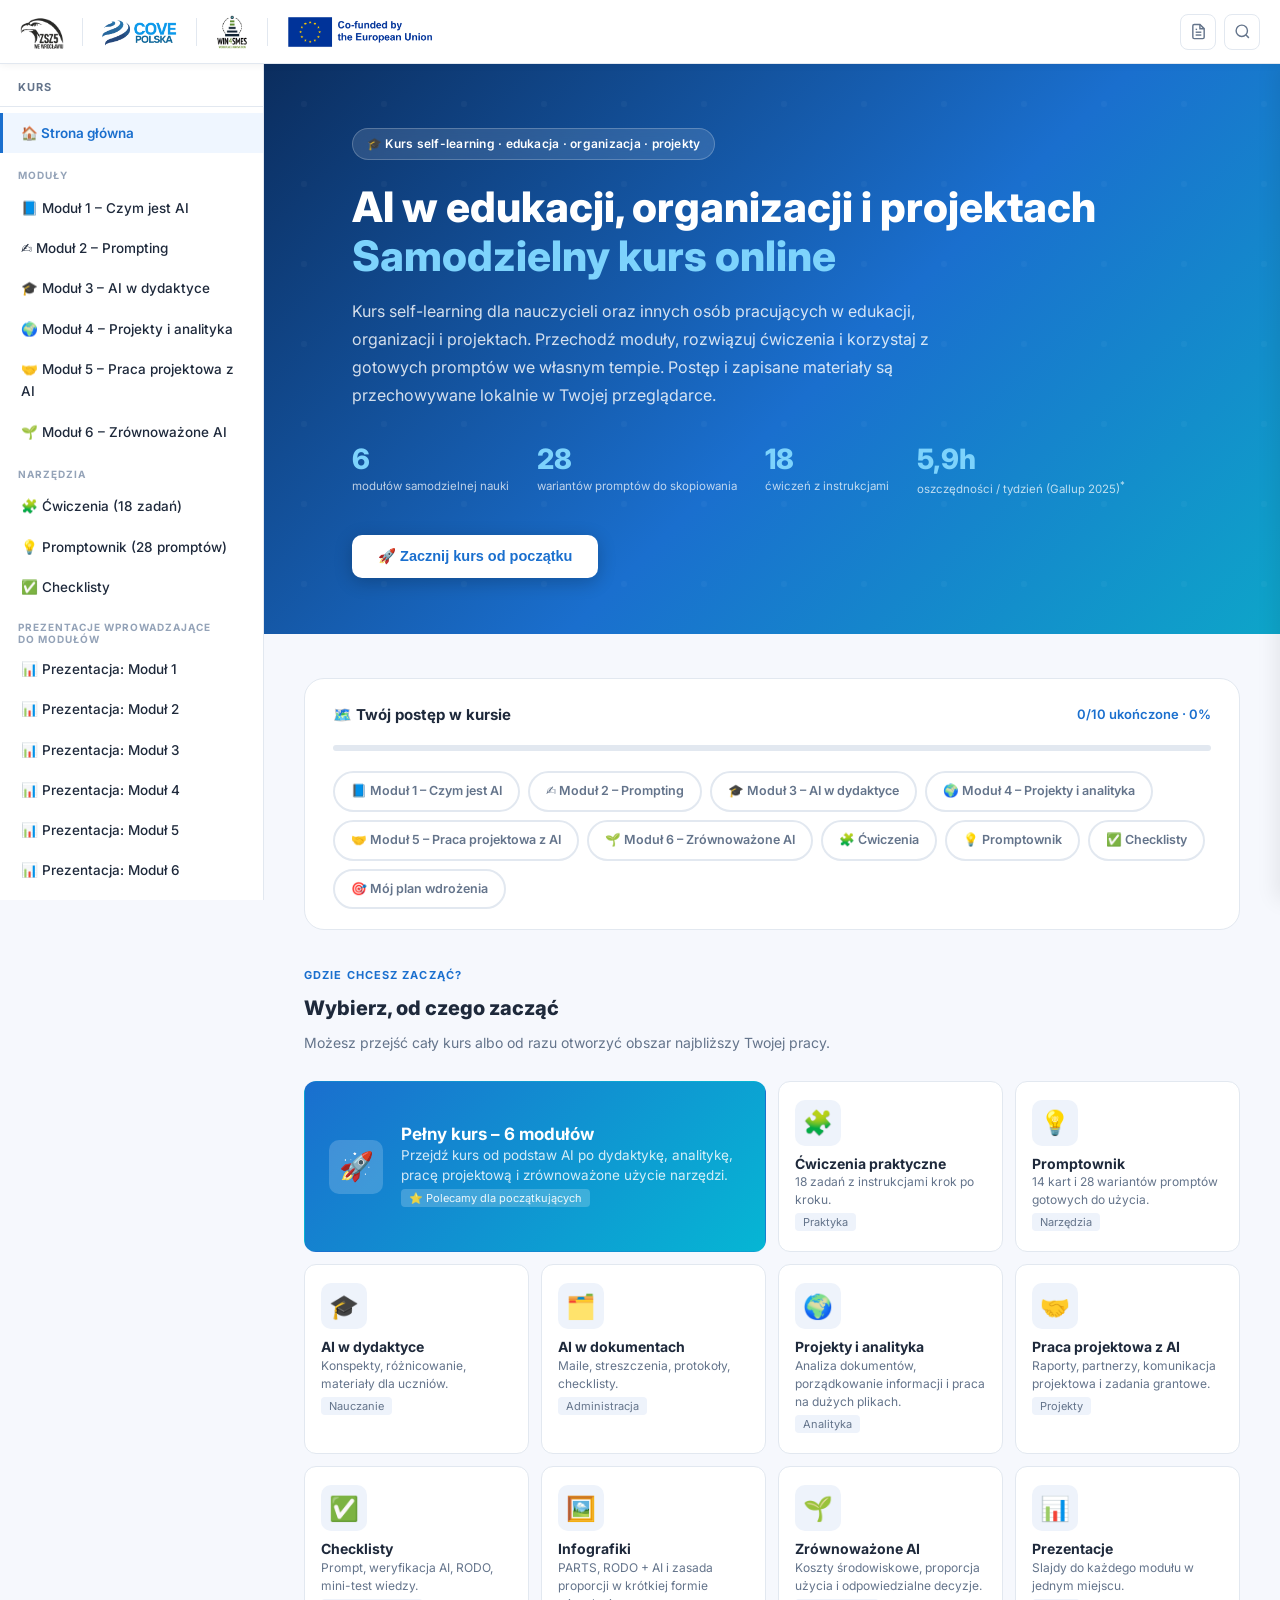
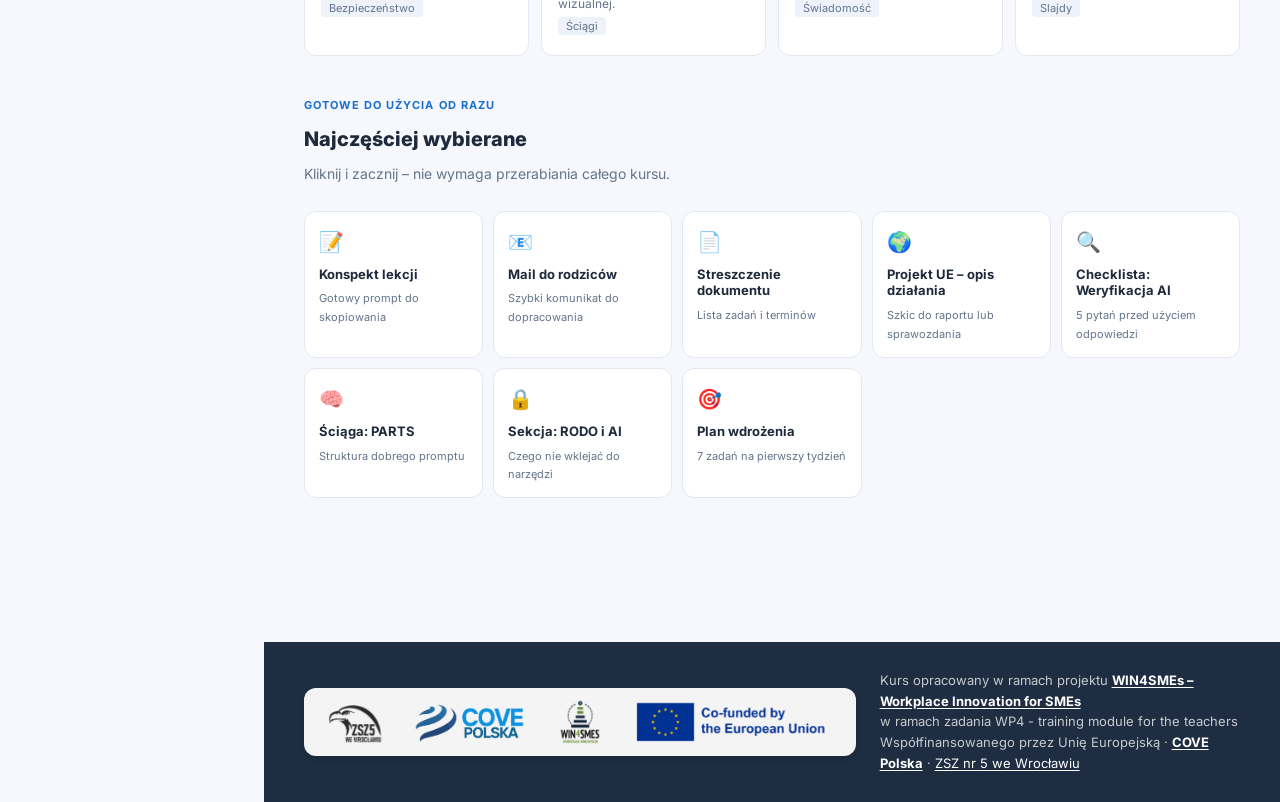
==== platforma/index.html @ 9e8e048d "Add infographics and expand search for slides and sources" ====
<!DOCTYPE html>
<html lang="pl">
<head>
<meta charset="UTF-8">
<meta name="viewport" content="width=device-width, initial-scale=1.0">
<title>AI w edukacji, organizacji i projektach – kurs self-learning | COVE / WIN4SMEs / ZSZ5</title>
<meta name="description" content="Samodzielny kurs online o praktycznym wykorzystaniu AI w dydaktyce, organizacji pracy, dokumentach i działaniach projektowych. Dla nauczycieli i innych osób pracujących w edukacji.">
<link rel="preconnect" href="https://fonts.googleapis.com">
<link rel="preconnect" href="https://fonts.gstatic.com" crossorigin>
<link href="https://fonts.googleapis.com/css2?family=Inter:wght@300;400;500;600;700;800&family=JetBrains+Mono:wght@400;500&display=swap" rel="stylesheet">
<link rel="stylesheet" href="style.css">
</head>
<body>

<!-- ════════════════ TOPBAR ════════════════ -->
<header class="topbar" role="banner">
  <div class="topbar-inner">
    <div class="topbar-logos">
      <img src="assets/orzel-bez-tla.png" alt="ZSZ nr 5 Wrocław" class="logo-zsz5" title="Zespół Szkół Zawodowych nr 5 Wrocław">
      <div class="logo-divider"></div>
      <img src="assets/cove-polska-logo.png" alt="COVE Polska" class="logo-cove" title="COVE Polska">
      <div class="logo-divider"></div>
      <img src="assets/Logo-2025.png" alt="WIN4SMEs" class="logo-win" title="WIN4SMEs – Workplace Innovation for SMEs">
      <div class="logo-divider"></div>
      <img src="assets/EN_Co-fundedbytheEU_RGB_POS.png" alt="Co-funded by the European Union" class="logo-eu" title="Co-funded by the European Union">
    </div>
    <div class="topbar-right">
      <button class="topbar-continue-btn" id="btnContinue" onclick="continueLearning()" aria-label="Kontynuuj naukę">
        ▶ Kontynuuj
      </button>
      <button class="topbar-icon-btn" onclick="toggleNotes()" id="notesToggleBtn" aria-label="Notatki i zapisane prompty" title="Notatki i zapisane prompty">
        <svg width="17" height="17" viewBox="0 0 24 24" fill="none" stroke="currentColor" stroke-width="2"><path d="M14 2H6a2 2 0 0 0-2 2v16a2 2 0 0 0 2 2h12a2 2 0 0 0 2-2V8z"/><polyline points="14 2 14 8 20 8"/><line x1="16" y1="13" x2="8" y2="13"/><line x1="16" y1="17" x2="8" y2="17"/><polyline points="10 9 9 9 8 9"/></svg>
      </button>
      <button class="topbar-icon-btn" onclick="toggleSearch()" aria-label="Szukaj" title="Szukaj w kursie">
        <svg width="17" height="17" viewBox="0 0 24 24" fill="none" stroke="currentColor" stroke-width="2"><circle cx="11" cy="11" r="8"/><path d="m21 21-4.35-4.35"/></svg>
      </button>
      <button class="topbar-icon-btn topbar-menu-btn" onclick="toggleMobileMenu()" aria-label="Menu nawigacji">
        <svg width="18" height="18" viewBox="0 0 24 24" fill="none" stroke="currentColor" stroke-width="2"><line x1="3" y1="6" x2="21" y2="6"/><line x1="3" y1="12" x2="21" y2="12"/><line x1="3" y1="18" x2="21" y2="18"/></svg>
      </button>
    </div>
  </div>
</header>

<!-- ════════════════ SEARCH OVERLAY ════════════════ -->
<div class="search-overlay" id="searchOverlay" onclick="closeSearch(event)" role="dialog" aria-label="Wyszukiwarka">
  <div class="search-box">
    <input type="text" id="searchInput" placeholder="Szukaj: PARTS, RODO, konspekt, mail, projekt UE…" oninput="runSearch(this.value)" autocomplete="off" aria-label="Wyszukaj w kursie">
    <div class="search-results" id="searchResults" role="listbox"></div>
  </div>
</div>

<!-- ════════════════ NOTES PANEL ════════════════ -->
<aside class="notes-panel" id="notesPanel" aria-label="Notatki i zapisane prompty">
  <div class="notes-panel-header">
    <h3>📓 Moje materiały</h3>
    <button class="notes-panel-close" onclick="toggleNotes()" aria-label="Zamknij panel">✕</button>
  </div>
  <div class="notes-tabs">
    <button class="notes-tab active" id="tabNotes" onclick="switchNotesTab('notes')">📝 Notatki</button>
    <button class="notes-tab" id="tabPrompts" onclick="switchNotesTab('prompts')">💡 Zapisane prompty</button>
  </div>
  <div class="notes-body" id="notesBody">
    <!-- rendered by JS -->
  </div>
</aside>

<!-- ════════════════ SIDEBAR NAV ════════════════ -->
<nav class="sidebar" id="sidebar" aria-label="Nawigacja kursu">
  <div class="sidebar-header">
    <span class="sidebar-title">Kurs</span>
    <button onclick="toggleMobileMenu()" class="sidebar-close" aria-label="Zamknij menu">✕</button>
  </div>
  <ul class="nav-list" role="list">
    <li role="listitem"><a href="#" onclick="showPage('home')" class="nav-link" data-page="home">🏠 Strona główna</a></li>
    <li class="nav-group-label">MODUŁY</li>
    <li role="listitem"><a href="#" onclick="showPage('module1')" class="nav-link" data-page="module1">📘 Moduł 1 – Czym jest AI</a></li>
    <li role="listitem"><a href="#" onclick="showPage('module2')" class="nav-link" data-page="module2">✍️ Moduł 2 – Prompting</a></li>
    <li role="listitem"><a href="#" onclick="showPage('module3')" class="nav-link" data-page="module3">🎓 Moduł 3 – AI w dydaktyce</a></li>
    <li role="listitem"><a href="#" onclick="showPage('module4')" class="nav-link" data-page="module4">🌍 Moduł 4 – Projekty i analityka</a></li>
    <li role="listitem"><a href="#" onclick="showPage('module5')" class="nav-link" data-page="module5">🤝 Moduł 5 – Praca projektowa z AI</a></li>
    <li role="listitem"><a href="#" onclick="showPage('module6')" class="nav-link" data-page="module6">🌱 Moduł 6 – Zrównoważone AI</a></li>
    <li class="nav-group-label">NARZĘDZIA</li>
    <li role="listitem"><a href="#" onclick="showPage('exercises')" class="nav-link" data-page="exercises">🧩 Ćwiczenia (18 zadań)</a></li>
    <li role="listitem"><a href="#" onclick="showPage('prompts')" class="nav-link" data-page="prompts">💡 Promptownik (28 promptów)</a></li>
    <li role="listitem"><a href="#" onclick="showPage('checklists')" class="nav-link" data-page="checklists">✅ Checklisty</a></li>
    <li class="nav-group-label" style="font-size:10px; line-height:1.2;">PREZENTACJE WPROWADZAJĄCE<br>DO MODUŁÓW</li>
    <li role="listitem"><a href="#" onclick="showPage('slides', 'm1')" class="nav-link" data-page="slides_m1">📊 Prezentacja: Moduł 1</a></li>
    <li role="listitem"><a href="#" onclick="showPage('slides', 'm2')" class="nav-link" data-page="slides_m2">📊 Prezentacja: Moduł 2</a></li>
    <li role="listitem"><a href="#" onclick="showPage('slides', 'm3')" class="nav-link" data-page="slides_m3">📊 Prezentacja: Moduł 3</a></li>
    <li role="listitem"><a href="#" onclick="showPage('slides', 'm4')" class="nav-link" data-page="slides_m4">📊 Prezentacja: Moduł 4</a></li>
    <li role="listitem"><a href="#" onclick="showPage('slides', 'm5')" class="nav-link" data-page="slides_m5">📊 Prezentacja: Moduł 5</a></li>
    <li role="listitem"><a href="#" onclick="showPage('slides', 'm6')" class="nav-link" data-page="slides_m6">📊 Prezentacja: Moduł 6</a></li>
    <li class="nav-group-label">MATERIAŁY</li>
    <li role="listitem"><a href="#" onclick="showPage('infographics')" class="nav-link" data-page="infographics">🖼️ Infografiki</a></li>
    <li role="listitem"><a href="#" onclick="showPage('myplan')" class="nav-link" data-page="myplan">🎯 Mój plan wdrożenia</a></li>
    <li role="listitem"><a href="#" onclick="showPage('bibliography')" class="nav-link" data-page="bibliography">📚 Źródła i literatura</a></li>
  </ul>
  <div class="sidebar-progress">
    <div class="progress-label">
      <span>Postęp kursu</span>
      <span id="sidebarProgressPct" style="font-weight:700;color:var(--clr-primary)">0%</span>
    </div>
    <div class="progress-bar-wrap"><div class="progress-bar-fill" id="sidebarProgress"></div></div>
    <div class="progress-text" id="sidebarProgressText">0 / 10 elementów ukończonych</div>
  </div>
</nav>

<!-- ════════════════ MAIN ════════════════ -->
<div class="layout-wrap">
  <main class="main-content" id="mainContent" role="main">
    <!-- renderowane przez JS -->
  </main>
</div>

<!-- ════════════════ FOOTER ════════════════ -->
<footer class="site-footer" role="contentinfo">
  <div class="footer-inner">
    <div class="footer-logo-group">
      <a href="https://zsz5.edupage.org" target="_blank" class="footer-logo-box">
        <img src="assets/orzel-bez-tla.png" alt="ZSZ nr 5 Wrocław">
      </a>
      <a href="https://covepolska.pl" target="_blank" class="footer-logo-box">
        <img src="assets/cove-polska-logo.png" alt="COVE Polska">
      </a>
      <a href="https://win4smes.eu" target="_blank" class="footer-logo-box">
        <img src="assets/Logo-2025.png" alt="WIN4SMEs EU">
      </a>
      <div class="footer-logo-box">
        <img src="assets/EN_Co-fundedbytheEU_RGB_POS.png" alt="Co-funded by the European Union">
      </div>
    </div>
    <div class="footer-text">
      <p>Kurs opracowany w ramach projektu <a href="https://win4smes.eu" target="_blank"><strong>WIN4SMEs – Workplace Innovation for SMEs</strong></a><br>
      w ramach zadania WP4 - training module for the teachers<br>
      Współfinansowanego przez Unię Europejską · <a href="https://covepolska.pl" target="_blank"><strong>COVE Polska</strong></a> · <a href="https://zsz5.edupage.org" target="_blank">ZSZ nr 5 we Wrocławiu</a></p>
    </div>
  </div>
</footer>

<script src="js/data/search-index.js"></script>
<script src="js/data/slides-data.js"></script>
<script src="app.js"></script>
<script src="js/content/home.js"></script>
<script src="js/content/modules.js"></script>
</body>
</html>
---- platforma/style.css ----
/* ═══════════════════════════════════════════════════════════
   AI W SZKOLE – PLATFORMA SELF-LEARNING
   style.css v2 – kurs dla uczestnika
   ═══════════════════════════════════════════════════════════ */

/* ─── RESET & TOKENS ─── */
*, *::before, *::after { box-sizing: border-box; margin: 0; padding: 0; }

:root {
  --clr-primary:    #1a6fce;
  --clr-primary-dk: #0f4d9a;
  --clr-accent:     #06b6d4;
  --clr-accent2:    #f59e0b;
  --clr-success:    #10b981;
  --clr-warn:       #ef4444;
  --clr-bg:         #f6f8fd;
  --clr-bg2:        #eef3fb;
  --clr-surface:    #ffffff;
  --clr-text:       #1e293b;
  --clr-text-muted: #64748b;
  --clr-border:     #e2e8f0;
  --radius-sm: 6px;
  --radius-md: 12px;
  --radius-lg: 20px;
  --shadow-sm:  0 1px 4px rgba(0,0,0,.06);
  --shadow-md:  0 4px 16px rgba(0,0,0,.09);
  --shadow-lg:  0 8px 32px rgba(0,0,0,.14);
  --topbar-h: 64px;
  --sidebar-w: 264px;
  --font: 'Inter', system-ui, sans-serif;
  --font-mono: 'JetBrains Mono', monospace;
}

html { scroll-behavior: smooth; }
body {
  font-family: var(--font);
  background: var(--clr-bg);
  color: var(--clr-text);
  line-height: 1.65;
  font-size: 15px;
  -webkit-font-smoothing: antialiased;
}

/* ═══════════════════ TOPBAR ═══════════════════ */
.topbar {
  position: fixed; top: 0; left: 0; right: 0; z-index: 200;
  background: white;
  border-bottom: 1px solid var(--clr-border);
  height: var(--topbar-h);
  box-shadow: 0 1px 8px rgba(0,0,0,.06);
  transition: transform 0.3s ease, background 0.3s ease;
}
.topbar.hidden {
  transform: translateY(-100%);
}
.topbar-inner {
  max-width: 1440px; margin: 0 auto;
  height: 100%;
  display: flex; align-items: center; justify-content: space-between;
  padding: 0 20px;
}
.topbar-logos {
  display: flex; align-items: center; gap: 18px;
}
@media (max-width: 600px) {
  .topbar-logos { gap: 10px; }
  .logo-divider, .logo-cove, .logo-win, .logo-eu { display: none; }
  .topbar-inner { padding: 0 12px; }
}
.topbar-logos img {
  mix-blend-mode: multiply; /* Wtapia grafiki płynnie w biały topbar redukując krawędzie */
}

/* Logo fixes – natywne kolory, bez filtrów degradujących */
.logo-zsz5 {
  height: 36px; width: auto;
}
.logo-cove {
  height: 30px; width: auto;
  /* COVE Polska – logo z kolorowym tekstem → bez filtru */
}
.logo-win {
  height: 34px; width: auto;
  /* WIN4SMEs EU – kolorowe logo → bez filtru */
}
.logo-eu {
  height: 34px; width: auto;
}
.logo-divider {
  width: 1px; height: 28px;
  background: var(--clr-border);
}

.topbar-right { display: flex; align-items: center; gap: 8px; }
@media (max-width: 600px) {
  .topbar-right { gap: 4px; }
  .topbar-icon-btn { width: 34px; height: 34px; }
  .topbar-continue-btn { padding: 8px 10px; font-size: 12px; }
}

.topbar-icon-btn {
  background: none; border: 1px solid var(--clr-border);
  border-radius: 8px; width: 36px; height: 36px;
  display: flex; align-items: center; justify-content: center;
  cursor: pointer; color: var(--clr-text-muted);
  transition: all .2s; flex-shrink: 0;
}
.topbar-icon-btn:hover { background: var(--clr-bg2); color: var(--clr-primary); border-color: var(--clr-primary); }
.topbar-icon-btn.active { background: var(--clr-primary); color: white; border-color: var(--clr-primary); }

.topbar-continue-btn {
  background: var(--clr-primary); color: white;
  border: none; border-radius: 8px;
  padding: 8px 16px; font-size: 13px; font-weight: 600;
  cursor: pointer; transition: background .2s; white-space: nowrap;
  display: none; align-items: center; gap: 6px;
}
.topbar-continue-btn:hover { background: var(--clr-primary-dk); }
.topbar-continue-btn.visible { display: flex; }

@media (min-width: 900px) { .topbar-menu-btn { display: none !important; } }

/* ═══════════════════ SEARCH OVERLAY ═══════════════════ */
.search-overlay {
  display: none;
  position: fixed; inset: 0; z-index: 500;
  background: rgba(15,25,50,.6);
  backdrop-filter: blur(4px);
  align-items: flex-start; justify-content: center;
  padding-top: 80px;
}
@media (max-width: 600px) {
  .search-overlay { padding-top: 20px; }
  .search-box { margin: 0 12px; }
}
.search-overlay.open { display: flex; }
.search-box { width: 100%; max-width: 640px; margin: 0 20px; }
.search-box input {
  width: 100%; background: white;
  border: 2px solid var(--clr-primary);
  border-radius: 14px; padding: 16px 22px; font-size: 16px;
  outline: none; font-family: var(--font);
  box-shadow: var(--shadow-lg);
}
.search-results {
  background: white; border-radius: 14px;
  margin-top: 8px; max-height: 420px; overflow-y: auto;
  box-shadow: var(--shadow-lg);
}
.search-result-item {
  padding: 12px 18px; cursor: pointer;
  border-bottom: 1px solid var(--clr-border); transition: background .15s;
}
.search-result-item:last-child { border-bottom: none; }
.search-result-item:hover { background: var(--clr-bg2); }
.sr-title { font-weight: 600; font-size: 14px; color: var(--clr-primary); }
.sr-context { font-size: 12px; color: var(--clr-text-muted); margin-top: 3px; }
.sr-tag { display: inline-block; font-size: 11px; background: var(--clr-bg2);
  border-radius: 4px; padding: 1px 6px; margin-right: 4px; color: var(--clr-text-muted); }
.search-empty { padding: 24px 18px; color: var(--clr-text-muted); font-size: 14px; }

/* ═══════════════════ SIDEBAR ═══════════════════ */
.sidebar {
  position: fixed; top: var(--topbar-h); left: 0;
  width: var(--sidebar-w); height: calc(100vh - var(--topbar-h));
  background: white; border-right: 1px solid var(--clr-border);
  overflow-y: auto; z-index: 150;
  display: flex; flex-direction: column;
  transition: transform .3s ease;
}
@media (max-width: 899px) {
  .sidebar { transform: translateX(-100%); }
  .sidebar.open { transform: translateX(0); box-shadow: var(--shadow-lg); }
}
.sidebar-header {
  display: flex; align-items: center; justify-content: space-between;
  padding: 14px 18px 10px;
  border-bottom: 1px solid var(--clr-border);
}
.sidebar-title { font-size: 11px; font-weight: 700; text-transform: uppercase;
  letter-spacing: .1em; color: var(--clr-text-muted); }
.sidebar-close { display: none; background: none; border: none; font-size: 16px;
  cursor: pointer; color: var(--clr-text-muted); }
@media (max-width: 899px) { .sidebar-close { display: block; } }

.nav-list { list-style: none; padding: 6px 0; flex: 1; }
.nav-group-label {
  font-size: 10px; font-weight: 700; text-transform: uppercase;
  letter-spacing: .1em; color: #94a3b8;
  padding: 14px 18px 4px;
}
.nav-link {
  display: flex; align-items: center; gap: 8px;
  padding: 9px 18px; text-decoration: none;
  font-size: 13.5px; font-weight: 500; color: var(--clr-text);
  border-left: 3px solid transparent; transition: all .15s;
}
.nav-link:hover { background: var(--clr-bg2); color: var(--clr-primary); }
.nav-link.active {
  background: #eff6ff; color: var(--clr-primary);
  border-left-color: var(--clr-primary); font-weight: 600;
}
.nav-link .nav-badge {
  margin-left: auto; font-size: 10px; font-weight: 700;
  background: var(--clr-success); color: white;
  border-radius: 100px; padding: 1px 7px;
}

.sidebar-progress { padding: 14px 18px; border-top: 1px solid var(--clr-border); }
.progress-label { font-size: 11px; color: var(--clr-text-muted); margin-bottom: 6px;
  display: flex; justify-content: space-between; }
.progress-bar-wrap { height: 5px; background: var(--clr-border); border-radius: 3px; overflow: hidden; }
.progress-bar-fill { height: 100%; background: linear-gradient(90deg, var(--clr-primary), var(--clr-accent));
  border-radius: 3px; transition: width .5s ease; width: 0%; }
.progress-text { font-size: 11px; color: var(--clr-text-muted); margin-top: 5px; }

/* ═══════════════════ NOTES PANEL ═══════════════════ */
.notes-panel {
  position: fixed; top: var(--topbar-h); right: 0;
  width: 340px; height: calc(100vh - var(--topbar-h));
  background: white; border-left: 1px solid var(--clr-border);
  z-index: 140; display: flex; flex-direction: column;
  transform: translateX(100%); transition: transform .3s ease;
  box-shadow: -4px 0 20px rgba(0,0,0,.08);
}
.notes-panel.open { transform: translateX(0); }
.notes-panel-header {
  padding: 16px 20px; border-bottom: 1px solid var(--clr-border);
  display: flex; align-items: center; justify-content: space-between;
}
.notes-panel-header h3 { font-size: 15px; font-weight: 700; }
.notes-panel-close { background: none; border: none; font-size: 18px;
  cursor: pointer; color: var(--clr-text-muted); }
.notes-tabs { display: flex; border-bottom: 1px solid var(--clr-border); }
.notes-tab {
  flex: 1; padding: 10px; font-size: 13px; font-weight: 600;
  background: none; border: none; cursor: pointer; color: var(--clr-text-muted);
  border-bottom: 2px solid transparent; margin-bottom: -1px; transition: all .15s;
}
.notes-tab.active { color: var(--clr-primary); border-bottom-color: var(--clr-primary); }
.notes-body { flex: 1; overflow-y: auto; padding: 16px; }
.notes-textarea {
  width: 100%; min-height: 180px; resize: vertical;
  border: 1px solid var(--clr-border); border-radius: 8px;
  padding: 12px; font-size: 13px; font-family: var(--font);
  line-height: 1.6; outline: none; transition: border-color .2s;
}
.notes-textarea:focus { border-color: var(--clr-primary); }
.notes-save-btn {
  margin-top: 10px; width: 100%;
  background: var(--clr-primary); color: white;
  border: none; border-radius: 8px; padding: 10px;
  font-size: 13px; font-weight: 600; cursor: pointer; transition: background .2s;
}
.notes-save-btn:hover { background: var(--clr-primary-dk); }
.saved-prompt-item {
  background: var(--clr-bg2); border-radius: 8px; padding: 12px;
  margin-bottom: 10px; position: relative;
}
.saved-prompt-item .sp-title { font-size: 13px; font-weight: 700; margin-bottom: 6px; }
.saved-prompt-item pre {
  font-size: 12px; font-family: var(--font-mono);
  white-space: pre-wrap; word-break: break-word; color: #334155;
  line-height: 1.5; max-height: 80px; overflow: hidden;
}
.saved-prompt-item .sp-del {
  position: absolute; top: 8px; right: 8px;
  background: none; border: none; cursor: pointer;
  color: var(--clr-text-muted); font-size: 16px;
}
.saved-prompt-item .sp-del:hover { color: var(--clr-warn); }
.saved-prompt-copy {
  margin-top: 8px; background: none; border: 1px solid var(--clr-border);
  border-radius: 6px; padding: 4px 12px; font-size: 12px; cursor: pointer;
  color: var(--clr-primary); transition: all .15s;
}
.saved-prompt-copy:hover { background: var(--clr-bg2); }
.notes-empty { text-align: center; color: var(--clr-text-muted); padding: 32px 16px; font-size: 13px; }

/* ═══════════════════ LAYOUT ═══════════════════ */
.layout-wrap {
  margin-left: var(--sidebar-w);
  padding-top: var(--topbar-h);
  min-height: 100vh;
  transition: margin-right .3s;
}
@media (max-width: 899px) { .layout-wrap { margin-left: 0; } }
.main-content { padding: 0 0 100px; }

/* ═══════════════════ BREADCRUMB ═══════════════════ */
.breadcrumb {
  padding: 10px 36px;
  font-size: 12px; color: var(--clr-text-muted);
  display: flex; align-items: center; gap: 6px;
  background: white; border-bottom: 1px solid var(--clr-border);
}
.breadcrumb a { color: var(--clr-primary); text-decoration: none; }
.breadcrumb a:hover { text-decoration: underline; }
.bc-sep { opacity: .5; }

/* ═══════════════════ HOME PAGE ═══════════════════ */
.hero {
  background: linear-gradient(135deg, #0b2d5e 0%, #1a6fce 55%, #0ea5c9 100%);
  color: white; padding: 64px 40px 56px;
  position: relative; overflow: hidden;
}
.hero::before {
  content: '';
  position: absolute; inset: 0;
  background: url("data:image/svg+xml,%3Csvg width='80' height='80' viewBox='0 0 80 80' xmlns='http://www.w3.org/2000/svg'%3E%3Cg fill='%23ffffff' fill-opacity='0.03'%3E%3Ccircle cx='40' cy='40' r='3'/%3E%3C/g%3E%3C/svg%3E");
}
.hero-inner { position: relative; max-width: 840px; margin: 0 auto; }
.hero-badge {
  display: inline-flex; align-items: center; gap: 6px;
  background: rgba(255,255,255,.12); border: 1px solid rgba(255,255,255,.22);
  border-radius: 100px; padding: 5px 14px;
  font-size: 12px; font-weight: 600; margin-bottom: 22px;
  backdrop-filter: blur(8px); letter-spacing: .02em;
}
.hero h1 {
  font-size: clamp(24px, 3.5vw, 42px); font-weight: 800;
  line-height: 1.18; margin-bottom: 16px;
}
.hero h1 em { color: #7dd3fc; font-style: normal; }
.hero-subtitle {
  font-size: 16px; color: rgba(255,255,255,.82);
  max-width: 600px; margin-bottom: 36px; line-height: 1.75;
}
.hero-stats { display: flex; flex-wrap: wrap; gap: 28px; margin-bottom: 36px; }
.hero-stat { display: flex; flex-direction: column; }
.hero-stat .sn { font-size: 28px; font-weight: 800; color: #7dd3fc; line-height: 1; }
.hero-stat .sl { font-size: 11.5px; color: rgba(255,255,255,.72); margin-top: 4px; }
.hero-cta { display: flex; flex-wrap: wrap; gap: 12px; }
.btn-hero-primary {
  background: white; color: var(--clr-primary);
  border: none; border-radius: 10px;
  padding: 13px 26px; font-size: 14.5px; font-weight: 700;
  cursor: pointer; transition: all .2s;
  box-shadow: 0 4px 18px rgba(0,0,0,.22);
}
.btn-hero-primary:hover { transform: translateY(-2px); box-shadow: 0 6px 24px rgba(0,0,0,.28); }
.btn-hero-secondary {
  background: rgba(255,255,255,.15); color: white;
  border: 1.5px solid rgba(255,255,255,.3); border-radius: 10px;
  padding: 13px 26px; font-size: 14.5px; font-weight: 600;
  cursor: pointer; transition: all .2s; backdrop-filter: blur(6px);
}
.btn-hero-secondary:hover { background: rgba(255,255,255,.25); }

/* ─── HOME SECTIONS ─── */
.section-block { padding: 44px 40px; max-width: 1240px; margin: 0 auto; }
.section-label {
  font-size: 11px; font-weight: 700; text-transform: uppercase;
  letter-spacing: .1em; color: var(--clr-primary); margin-bottom: 8px;
}
.section-title { font-size: 20px; font-weight: 800; color: var(--clr-text); margin-bottom: 6px; }
.section-subtitle { font-size: 14px; color: var(--clr-text-muted); margin-bottom: 26px; }

/* Progress track */
.progress-track {
  background: white; border: 1px solid var(--clr-border);
  border-radius: var(--radius-lg); padding: 24px 28px 20px;
  margin-bottom: 36px;
}
.progress-track-title { font-size: 15px; font-weight: 700; margin-bottom: 18px;
  display: flex; align-items: center; justify-content: space-between; }
.pt-pct { font-size: 13px; color: var(--clr-primary); font-weight: 600; }
.track-bar-wrap { height: 6px; background: var(--clr-border); border-radius: 3px; margin-bottom: 20px; }
.track-bar-fill { height: 100%; background: linear-gradient(90deg, var(--clr-primary), var(--clr-accent));
  border-radius: 3px; transition: width .6s ease; }
.modules-row { display: flex; flex-wrap: wrap; gap: 8px; }
.module-pill {
  padding: 8px 16px; border-radius: 100px;
  font-size: 12.5px; font-weight: 600; cursor: pointer;
  border: 2px solid var(--clr-border); background: white; color: var(--clr-text-muted);
  transition: all .2s; display: flex; align-items: center; gap: 6px;
}
.module-pill.done { border-color: var(--clr-success); background: #ecfdf5; color: var(--clr-success); }
.module-pill:hover { border-color: var(--clr-primary); color: var(--clr-primary); }

/* Entry grid */
.entry-grid {
  display: grid;
  grid-template-columns: repeat(auto-fill, minmax(196px, 1fr));
  gap: 12px;
}
.entry-card {
  background: white; border: 1px solid var(--clr-border);
  border-radius: var(--radius-md); padding: 18px 16px;
  cursor: pointer; transition: all .2s;
  display: flex; flex-direction: column; gap: 9px;
}
.entry-card:hover { border-color: var(--clr-primary); box-shadow: var(--shadow-md); transform: translateY(-2px); }
.entry-card.featured {
  background: linear-gradient(135deg, var(--clr-primary), var(--clr-accent));
  border-color: transparent; grid-column: span 2;
  flex-direction: row; align-items: center; gap: 18px; padding: 22px 24px;
}
.entry-card .ec-icon {
  font-size: 24px; width: 46px; height: 46px;
  background: var(--clr-bg2); border-radius: 10px;
  display: flex; align-items: center; justify-content: center; flex-shrink: 0;
}
.entry-card.featured .ec-icon { background: rgba(255,255,255,.18); font-size: 28px; width: 54px; height: 54px; }
.entry-card .ec-text { flex: 1; }
.entry-card .ec-title { font-size: 14px; font-weight: 700; color: var(--clr-text); line-height: 1.3; }
.entry-card.featured .ec-title { color: white; font-size: 17px; }
.entry-card .ec-desc { font-size: 12px; color: var(--clr-text-muted); line-height: 1.5; }
.entry-card.featured .ec-desc { color: rgba(255,255,255,.82); font-size: 13.5px; }
.entry-card .ec-tag { font-size: 11px; background: var(--clr-bg2); color: var(--clr-text-muted);
  border-radius: 4px; padding: 2px 8px; align-self: flex-start; }
.entry-card.featured .ec-tag { background: rgba(255,255,255,.2); color: rgba(255,255,255,.9); }

/* Quick grid */
.quick-grid { display: grid; grid-template-columns: repeat(auto-fill, minmax(170px, 1fr)); gap: 10px; }
.quick-card {
  background: white; border: 1px solid var(--clr-border);
  border-radius: var(--radius-md); padding: 14px;
  cursor: pointer; transition: all .18s;
  display: flex; flex-direction: column; gap: 7px;
}
.quick-card:hover { border-color: var(--clr-accent); box-shadow: var(--shadow-sm); transform: translateY(-1px); }
.quick-card .qc-icon { font-size: 20px; }
.quick-card .qc-title { font-size: 13px; font-weight: 700; line-height: 1.3; }
.quick-card .qc-sub { font-size: 11px; color: var(--clr-text-muted); }

/* Continue banner */
.continue-banner {
  background: linear-gradient(90deg, #1a6fce, #06b6d4);
  color: white; padding: 18px 40px;
  display: flex; align-items: center; justify-content: space-between; gap: 16px; flex-wrap: wrap;
}
.cb-text { font-size: 15px; font-weight: 700; }
.cb-sub { font-size: 12.5px; opacity: .85; margin-top: 2px; }
.continue-banner button {
  background: white; color: var(--clr-primary);
  border: none; border-radius: 8px; padding: 10px 22px;
  font-size: 14px; font-weight: 700; cursor: pointer; white-space: nowrap;
  transition: transform .2s;
}
.continue-banner button:hover { transform: translateY(-1px); }

/* ═══════════════════ MODULE / LESSON PAGE ═══════════════════ */
.lesson-header {
  background: white; border-bottom: 1px solid var(--clr-border);
  padding: 32px 40px 26px;
}
.lesson-number {
  font-size: 11px; font-weight: 700; text-transform: uppercase;
  letter-spacing: .12em; color: var(--clr-primary); margin-bottom: 8px;
}
.lesson-header h2 { font-size: 26px; font-weight: 800; margin-bottom: 10px; line-height: 1.25; }
.lesson-meta { display: flex; flex-wrap: wrap; gap: 10px; margin-bottom: 14px; }
.meta-badge {
  display: inline-flex; align-items: center; gap: 5px;
  background: var(--clr-bg2); border-radius: 100px;
  padding: 4px 12px; font-size: 12px; color: var(--clr-text-muted);
}
.lesson-intro { font-size: 15px; color: var(--clr-text-muted); max-width: 680px; line-height: 1.7; }

.lesson-body { max-width: 860px; margin: 0 auto; padding: 36px 40px 60px; }

/* Learning objectives */
.learning-goals {
  background: linear-gradient(135deg, #eff6ff, #f0f9ff);
  border: 1px solid #bfdbfe; border-radius: var(--radius-md);
  padding: 22px 24px; margin-bottom: 28px;
}
.learning-goals h3 {
  font-size: 13px; font-weight: 700; text-transform: uppercase;
  letter-spacing: .08em; color: var(--clr-primary); margin-bottom: 12px;
}
.lg-list { list-style: none; display: flex; flex-direction: column; gap: 8px; }
.lg-list li {
  font-size: 14px; display: flex; align-items: flex-start; gap: 10px; line-height: 1.5;
}
.lg-list li::before { content: '✓'; color: var(--clr-success); font-weight: 700; flex-shrink: 0; margin-top: 1px; }

/* Lesson sections */
.lesson-section { margin-bottom: 32px; }
.lesson-section h3 {
  font-size: 18px; font-weight: 700; margin-bottom: 14px;
  display: flex; align-items: center; gap: 10px;
}
.lesson-section h3 .ls-icon {
  width: 34px; height: 34px; border-radius: 8px;
  background: var(--clr-bg2); display: flex; align-items: center; justify-content: center;
  font-size: 18px; flex-shrink: 0;
}
.lesson-section p { font-size: 14.5px; line-height: 1.75; margin-bottom: 12px; color: var(--clr-text); }

/* Try it now */
.try-it {
  background: #f8faff; border: 2px dashed var(--clr-primary);
  border-radius: var(--radius-md); padding: 22px 24px; margin: 22px 0;
}
.try-it .try-label {
  font-size: 11px; font-weight: 800; text-transform: uppercase;
  letter-spacing: .1em; color: var(--clr-primary); margin-bottom: 8px;
}
.try-it p { font-size: 14px; margin-bottom: 8px; }

/* Key insight */
.key-insight {
  background: #fff7ed; border-left: 4px solid var(--clr-accent2);
  border-radius: var(--radius-sm); padding: 14px 18px; margin: 18px 0; font-size: 14px;
}
.key-insight strong { color: #92400e; }

/* Alert / danger */
.alert-box {
  background: #fef2f2; border-left: 4px solid var(--clr-warn);
  border-radius: var(--radius-sm); padding: 14px 18px; margin: 18px 0; font-size: 14px;
}
.alert-box strong { color: #991b1b; }

/* Success / tip */
.tip-box {
  background: #ecfdf5; border-left: 4px solid var(--clr-success);
  border-radius: var(--radius-sm); padding: 14px 18px; margin: 18px 0; font-size: 14px;
}
.tip-box strong { color: #065f46; }

/* Info grid */
.info-grid {
  display: grid; grid-template-columns: 1fr 1fr; gap: 14px; margin: 18px 0;
}
@media (max-width: 680px) { .info-grid { grid-template-columns: 1fr; } }
.info-card {
  background: var(--clr-bg2); border-radius: var(--radius-md); padding: 18px 20px;
}
.info-card h4 {
  font-size: 12px; font-weight: 700; margin-bottom: 10px;
  text-transform: uppercase; letter-spacing: .06em; color: var(--clr-primary);
}
.info-card ul { list-style: none; }
.info-card ul li {
  padding: 5px 0 5px 20px; font-size: 13.5px; position: relative; line-height: 1.5;
}
.info-card ul li::before { content: '→'; position: absolute; left: 0; color: var(--clr-primary); font-size: 12px; top: 7px; }

/* Stats row */
.stats-row {
  display: flex; flex-wrap: wrap; gap: 20px; margin: 20px 0;
  background: linear-gradient(135deg, #eff6ff, #f0f9ff);
  border: 1px solid #bfdbfe; border-radius: var(--radius-md); padding: 22px 24px;
}
.stat-item { display: flex; flex-direction: column; }
.stat-num { font-size: 30px; font-weight: 800; color: var(--clr-primary); line-height: 1; }
.stat-label { font-size: 12px; color: var(--clr-text-muted); margin-top: 4px; max-width: 150px; }

/* PARTS table */
.parts-table {
  width: 100%; border-collapse: collapse; margin: 20px 0;
  border-radius: var(--radius-md); overflow: hidden;
  box-shadow: var(--shadow-sm);
}
.parts-table th {
  background: var(--clr-primary); color: white;
  padding: 12px 16px; font-size: 12.5px; font-weight: 700; text-align: left;
}
.parts-table td {
  padding: 12px 16px; font-size: 14px;
  border-bottom: 1px solid var(--clr-border); background: white;
}
.parts-table tr:last-child td { border-bottom: none; }
.parts-table tr:hover td { background: var(--clr-bg2); }
.parts-letter { font-size: 22px; font-weight: 800; color: var(--clr-primary); display: inline-block; width: 30px; }

/* Generic data table */
.data-table { width: 100%; border-collapse: collapse; font-size: 13.5px; margin: 16px 0; }
.data-table th { background: var(--clr-bg2); padding: 10px 14px; font-size: 11.5px;
  font-weight: 700; text-align: left; color: var(--clr-text-muted); text-transform: uppercase; }
.data-table td { padding: 10px 14px; border-bottom: 1px solid var(--clr-border); }
.data-table tr:last-child td { border-bottom: none; }
.data-table tr:hover td { background: var(--clr-bg); }

/* Prompt box */
.prompt-box {
  background: #0f172a; border-radius: var(--radius-md);
  padding: 18px 20px; margin: 14px 0; position: relative;
}

/* Kiedy prompt-box zawiera przyciski, tworzymy bezpieczny układ (Flexbox) dla nagłówka, tak by tekst nie wjeżdżał pod przyciski. */
.prompt-box:has(button) {
  display: flex;
  flex-wrap: wrap;
  justify-content: flex-end;
  gap: 8px;
  padding: 14px 14px 18px 14px;
}

.prompt-box pre {
  color: #93c5fd; font-family: var(--font-mono);
  font-size: 13px; white-space: pre-wrap; word-break: break-word; line-height: 1.7;
}

.prompt-box:has(button) pre {
  width: 100%;
  margin-top: 6px;
}

.prompt-copy-btn, .prompt-save-btn {
  background: rgba(255,255,255,.1); border: 1px solid rgba(255,255,255,.2);
  border-radius: 6px; padding: 4px 11px; font-size: 11px;
  cursor: pointer; font-family: var(--font-mono); transition: all .2s;
  /* Usuwamy position: absolute; układem zarządza flexbox rodzica */
}
.prompt-copy-btn {
  color: #93c5fd;
  order: 2; /* Zawsze z prawej strony */
}
.prompt-copy-btn:hover { background: rgba(255,255,255,.18); }
.prompt-copy-btn.copied { color: #6ee7b7; border-color: #6ee7b7; }

.prompt-save-btn {
  color: #fbbf24;
  background: rgba(255,255,255,.08); border: 1px solid rgba(255,255,255,.15);
  order: 1; /* Zawsze z lewej strony obok copy */
}
.prompt-save-btn:hover { background: rgba(255,255,255,.15); }
.prompt-save-btn.saved { color: #6ee7b7; border-color: #6ee7b7; }

/* Numbered rules list */
.rules-list { list-style: none; counter-reset: rules; margin: 16px 0; }
.rules-list li {
  counter-increment: rules;
  display: flex; gap: 14px; align-items: flex-start;
  padding: 13px 0; border-bottom: 1px solid var(--clr-border); font-size: 14px;
}
.rules-list li:last-child { border-bottom: none; }
.rules-list li::before {
  content: counter(rules);
  min-width: 28px; height: 28px;
  background: var(--clr-primary); color: white;
  border-radius: 50%; display: flex; align-items: center; justify-content: center;
  font-size: 12px; font-weight: 700; flex-shrink: 0;
}

/* Comparison: before/after */
.compare-grid { display: grid; grid-template-columns: 1fr 1fr; gap: 14px; margin: 18px 0; }
@media (max-width: 620px) { .compare-grid { grid-template-columns: 1fr; } }
.compare-label {
  font-size: 11px; font-weight: 700; text-transform: uppercase;
  letter-spacing: .06em; margin-bottom: 6px;
}
.compare-label.bad { color: var(--clr-warn); }
.compare-label.good { color: var(--clr-success); }
.compare-note { font-size: 12px; color: var(--clr-text-muted); margin-top: 6px; }

/* Reflection box */
.reflection-box {
  background: #f5f3ff; border: 1px solid #ddd6fe;
  border-radius: var(--radius-md); padding: 20px 22px; margin: 20px 0;
}
.reflection-box .rb-label {
  font-size: 11px; font-weight: 700; text-transform: uppercase;
  letter-spacing: .08em; color: #7c3aed; margin-bottom: 10px;
}
.reflection-box p { font-size: 14px; line-height: 1.7; color: var(--clr-text); }
.reflection-box ul { list-style: none; margin-top: 10px; }
.reflection-box ul li { font-size: 14px; padding: 5px 0 5px 22px; position: relative; }
.reflection-box ul li::before { content: '💭'; position: absolute; left: 0; font-size: 13px; }

/* Scenario case study */
.scenario-card {
  border: 1px solid var(--clr-border); border-radius: var(--radius-md);
  margin-bottom: 12px; overflow: hidden;
}
.scenario-hdr {
  padding: 14px 18px; cursor: pointer; background: var(--clr-bg2);
  display: flex; align-items: center; justify-content: space-between;
  transition: background .15s;
}
.scenario-hdr:hover { background: var(--clr-bg); }
.scenario-hdr h4 { font-size: 14px; font-weight: 700; display: flex; align-items: center; gap: 8px; }
.scenario-arrow { font-size: 16px; color: var(--clr-text-muted); transition: transform .2s; }
.scenario-card.open .scenario-arrow { transform: rotate(180deg); }
.scenario-body { padding: 0 18px; max-height: 0; overflow: hidden; transition: max-height .4s, padding .3s; }
.scenario-card.open .scenario-body { max-height: 600px; padding: 14px 18px 18px; }
.scenario-body p { font-size: 14px; line-height: 1.7; margin-bottom: 10px; }

/* Nav buttons at bottom */
.lesson-nav {
  display: flex; flex-wrap: wrap; gap: 12px; margin-top: 40px;
  padding-top: 28px; border-top: 1px solid var(--clr-border);
  align-items: center; justify-content: space-between;
}
.btn-primary {
  background: var(--clr-primary); color: white;
  border: none; border-radius: 10px; padding: 12px 24px;
  font-size: 14px; font-weight: 700; cursor: pointer; transition: all .2s;
  display: inline-flex; align-items: center; gap: 8px;
}
.btn-primary:hover { background: var(--clr-primary-dk); transform: translateY(-1px); }
.btn-secondary {
  background: white; color: var(--clr-primary);
  border: 2px solid var(--clr-primary); border-radius: 10px; padding: 10px 22px;
  font-size: 14px; font-weight: 600; cursor: pointer; transition: all .2s;
}
.btn-secondary:hover { background: #eff6ff; }
.btn-done {
  background: var(--clr-success); color: white;
  border: none; border-radius: 10px; padding: 12px 24px;
  font-size: 14px; font-weight: 700; cursor: pointer; transition: all .2s;
  display: inline-flex; align-items: center; gap: 8px;
}
.btn-done:hover { opacity: .88; }
.btn-done.completed { background: #6b7280; }

/* ═══════════════════ EXERCISES PAGE ═══════════════════ */
.page-header {
  padding: 32px 40px 22px; border-bottom: 1px solid var(--clr-border); background: white;
}
.page-header h2 { font-size: 24px; font-weight: 800; margin-bottom: 6px; }
.page-header p { font-size: 14px; color: var(--clr-text-muted); max-width: 640px; }

.filter-bar {
  display: flex; flex-wrap: wrap; gap: 8px;
  padding: 14px 40px; background: white; border-bottom: 1px solid var(--clr-border);
}
.filter-btn {
  padding: 6px 13px; border-radius: 100px; font-size: 12px; font-weight: 600;
  border: 1.5px solid var(--clr-border); background: white; cursor: pointer;
  color: var(--clr-text-muted); transition: all .15s;
}
.filter-btn.active { background: var(--clr-primary); color: white; border-color: var(--clr-primary); }
.filter-btn:hover:not(.active) { border-color: var(--clr-primary); color: var(--clr-primary); }

.exercises-container { max-width: 880px; margin: 0 auto; padding: 28px 40px; }
.exercise-card {
  background: white; border: 1px solid var(--clr-border);
  border-radius: var(--radius-md); margin-bottom: 20px;
  overflow: hidden; transition: box-shadow .2s;
}
.exercise-card:hover { box-shadow: var(--shadow-md); }
.exercise-hdr { padding: 20px 24px 0; }
.exercise-badge-row { display: flex; flex-wrap: wrap; gap: 8px; margin: 10px 24px 0; }
.ebadge {
  font-size: 11px; font-weight: 600; border-radius: 4px; padding: 2px 9px; border: 1px solid;
}
.ebadge-core { background: #eff6ff; color: #1e40af; border-color: #bfdbfe; }
.ebadge-basic { background: #f0fdf4; color: #166534; border-color: #bbf7d0; }
.ebadge-med { background: #fffbeb; color: #92400e; border-color: #fcd34d; }
.ebadge-time { background: var(--clr-bg2); color: var(--clr-text-muted); border-color: var(--clr-border); }
.ex-num { font-size: 11px; font-weight: 800; text-transform: uppercase; letter-spacing: .1em; color: var(--clr-primary); }
.ex-title { font-size: 18px; font-weight: 700; margin: 4px 0 14px; }
.exercise-body { padding: 0 24px 24px; }
.exercise-body p { font-size: 14px; line-height: 1.7; margin-bottom: 10px; }
.exercise-body ol { padding-left: 20px; margin: 10px 0; }
.exercise-body ol li { font-size: 14px; padding: 5px 0; line-height: 1.6; }
.exercise-body ul { list-style: none; margin: 10px 0; }
.exercise-body ul li { font-size: 14px; padding: 4px 0 4px 18px; position: relative; }
.exercise-body ul li::before { content: '→'; position: absolute; left: 0; color: var(--clr-primary); font-size: 12px; top: 6px; }

/* ═══════════════════ PROMPTS PAGE ═══════════════════ */
.prompt-library { max-width: 980px; margin: 0 auto; padding: 28px 40px; }
.cat-tabs { display: flex; flex-wrap: wrap; gap: 8px; margin-bottom: 24px; }
.cat-btn {
  padding: 7px 15px; border-radius: 100px; font-size: 12.5px; font-weight: 600;
  border: 2px solid var(--clr-border); background: white; color: var(--clr-text-muted);
  cursor: pointer; transition: all .2s;
}
.cat-btn.active { border-color: var(--clr-primary); background: #eff6ff; color: var(--clr-primary); }
.cat-btn:hover { border-color: var(--clr-primary); color: var(--clr-primary); }

.prompt-card {
  background: white; border: 1px solid var(--clr-border);
  border-radius: var(--radius-md); margin-bottom: 14px;
  overflow: hidden; transition: box-shadow .2s;
}
.prompt-card:hover { box-shadow: var(--shadow-md); }
.prompt-card-hdr {
  padding: 15px 20px; cursor: pointer;
  display: flex; align-items: center; justify-content: space-between;
}
.prompt-card-hdr h4 { font-size: 14.5px; font-weight: 700; }
.prompt-cat-label { font-size: 11px; font-weight: 700; color: var(--clr-primary);
  text-transform: uppercase; margin-bottom: 2px; }
.prompt-card-body { padding: 0 20px; max-height: 0; overflow: hidden; transition: max-height .4s, padding .3s; }
.prompt-card.open .prompt-card-body { max-height: 1200px; padding: 0 20px 20px; }
.prompt-card.open .pc-arrow { transform: rotate(180deg); }
.prompt-when { font-size: 13px; color: var(--clr-text-muted); margin: 8px 0 4px; }
.prompt-warning {
  font-size: 13px; color: #92400e; background: #fffbeb;
  border-radius: var(--radius-sm); padding: 10px 14px; margin: 8px 0;
  display: flex; gap: 8px; align-items: flex-start;
}
.prompt-version-label {
  font-size: 11px; font-weight: 700; text-transform: uppercase;
  letter-spacing: .06em; margin: 14px 0 5px;
}
.pvl-basic { color: var(--clr-text-muted); }
.pvl-advanced { color: var(--clr-primary); }

/* ═══════════════════ CHECKLISTS ═══════════════════ */
.checklist-page { max-width: 780px; margin: 0 auto; padding: 28px 40px; }
.checklist-block {
  background: white; border: 1px solid var(--clr-border);
  border-radius: var(--radius-md); padding: 26px; margin-bottom: 22px;
}
.checklist-block h3 { font-size: 17px; font-weight: 700; margin-bottom: 8px; }
.checklist-block .clb-desc { font-size: 13.5px; color: var(--clr-text-muted); margin-bottom: 18px; }
.check-item {
  display: flex; align-items: flex-start; gap: 14px;
  padding: 10px 0; border-bottom: 1px solid var(--clr-border); cursor: pointer;
}
.check-item:last-of-type { border-bottom: none; }
.check-item input[type="checkbox"] {
  width: 18px; height: 18px; min-width: 18px;
  accent-color: var(--clr-primary); cursor: pointer; margin-top: 2px;
}
.check-item label { font-size: 14px; line-height: 1.55; cursor: pointer; flex: 1; }
.check-item.checked label { text-decoration: line-through; color: var(--clr-text-muted); }
.checklist-reset {
  background: none; border: 1px solid var(--clr-border);
  border-radius: 6px; padding: 8px 16px; font-size: 13px; cursor: pointer;
  color: var(--clr-text-muted); margin-top: 16px; transition: all .2s;
}
.checklist-reset:hover { border-color: var(--clr-warn); color: var(--clr-warn); }

/* ═══════════════════ SLIDE DECK VIEWER ═══════════════════ */
.slide-viewer-wrap { max-width: 960px; margin: 0 auto; padding: 28px 40px; }
.slide-deck {
  background: white; border: 1px solid var(--clr-border);
  border-radius: var(--radius-lg); overflow: hidden;
  box-shadow: var(--shadow-md);
}
.slide-deck:fullscreen {
  width: 100vw; height: 100vh; margin: 0; border: none; border-radius: 0;
  display: flex; flex-direction: column; background: white;
  font-size: 1.5vw;
}
.slide-deck:fullscreen .slide-area {
  flex: 1; align-items: center; justify-content: center;
}
.slide-toolbar {
  background: #1e293b; padding: 12px 20px;
  display: flex; align-items: center; justify-content: space-between;
}
.slide-title-bar { color: rgba(255,255,255,.8); font-size: 13px; font-weight: 600; }
.slide-counter { color: rgba(255,255,255,.5); font-size: 13px; }
.slide-nav-btns { display: flex; gap: 8px; }
.slide-nav-btn {
  background: rgba(255,255,255,.1); border: 1px solid rgba(255,255,255,.2);
  border-radius: 6px; width: 32px; height: 32px;
  display: flex; align-items: center; justify-content: center;
  cursor: pointer; color: white; font-size: 16px; transition: all .2s;
}
.slide-nav-btn:hover { background: rgba(255,255,255,.2); }
.slide-nav-btn:disabled { opacity: .3; cursor: default; }

.slide-area {
  min-height: 420px; display: flex; align-items: stretch;
  position: relative; overflow: hidden;
}
.slide {
  position: absolute; inset: 0; display: none; flex-direction: column;
  padding: 2.5em 3em; transition: opacity .3s; font-size: 16px;
}
.slide-deck:fullscreen .slide { font-size: 1.5vw; padding: 4em 5em; }
.slide-logos-overlay {
  position: absolute; top: 2em; right: 2.5em; 
  display: flex; gap: 15px; align-items: center; opacity: 0.8; z-index: 10;
}
.slide-logos-overlay img { max-height: 28px; width: auto; object-fit: contain; }
.slide-deck:fullscreen .slide-logos-overlay img { max-height: 2.2em; width: auto; }

.slide.active { display: flex; }

/* Slide types */
.slide-intro { background: linear-gradient(135deg, #f8fafc 0%, #e2e8f0 100%); color: var(--clr-text); }
.slide-concept { background: white; }
.slide-example { background: #fffbf5; }
.slide-practice { background: #f0fdf4; }
.slide-warning  { background: #fff7ed; }
.slide-summary  { background: linear-gradient(135deg, #f8faff, #eff6ff); }

.slide-tag {
  font-size: 0.65em; font-weight: 800; text-transform: uppercase;
  letter-spacing: .1em; margin-bottom: 1.2em; display: inline-flex;
  align-items: center; gap: 6px;
}
.slide-intro .slide-tag { color: var(--clr-primary); }
.slide-concept .slide-tag { color: var(--clr-primary); }
.slide-example .slide-tag { color: #b45309; }
.slide-practice .slide-tag { color: #166534; }
.slide-warning .slide-tag { color: #c2410c; }
.slide-summary .slide-tag { color: var(--clr-primary); }

.slide h2 {
  font-size: 2em; font-weight: 800; line-height: 1.2; margin-bottom: 0.5em; color: var(--clr-heading);
}
.slide p { font-size: 0.95em; line-height: 1.7; margin-bottom: 0.8em; }
.slide ul { list-style: none; margin: 0.8em 0; }
.slide ul li { font-size: 0.9em; line-height: 1.6; padding: 0.4em 0 0.4em 1.5em; position: relative; }
.slide ul li::before { content: '▸'; position: absolute; left: 0; color: var(--clr-primary); }
.slide-practice ul li::before { color: var(--clr-success); }
.slide-warning ul li::before { color: var(--clr-accent2); }

.slide-icon { font-size: 3em; margin-bottom: 1em; }
.slide-stat-row { display: flex; flex-wrap: wrap; gap: 1.5em; margin: 1em 0; }
.slide-stat .ss-num { font-size: 2.25em; font-weight: 800; color: var(--clr-primary); }
.slide-stat .ss-label { font-size: 0.8em; color: var(--clr-text-muted); }
.slide-highlight {
  background: var(--clr-bg); border-left: 4px solid var(--clr-primary); border-radius: 6px;
  padding: 1em 1.2em; margin-top: 1em; font-size: 0.95em; color: var(--clr-text); font-weight: 500;
  box-shadow: var(--shadow-sm);
}
.slide .prompt-in-slide {
  background: #0f172a; border-radius: 10px; padding: 1em 1.25em; margin: 1em 0;
  font-family: var(--font-mono); font-size: 0.85em; color: #93c5fd;
  white-space: pre-wrap; word-break: break-word; line-height: 1.65;
}
.slide-two-col { display: grid; grid-template-columns: 1fr 1fr; gap: 20px; }
@media (max-width: 620px) { .slide-two-col { grid-template-columns: 1fr; } }
.slide-col-card {
  border-radius: 10px; padding: 1em 1.1em;
}
.sc-green { background: #ecfdf5; }
.sc-red { background: #fef2f2; }
.slide-col-card h4 { font-size: 0.85em; font-weight: 700; margin-bottom: 0.6em; }
.sc-green h4 { color: #166534; }
.sc-red h4 { color: #991b1b; }
.slide-col-card ul li::before { color: #166534; }
.sc-red ul li::before { color: var(--clr-warn); }

.slide-progress-dots {
  display: flex; justify-content: center; gap: 6px; padding: 14px 0 16px;
  border-top: 1px solid var(--clr-border); background: #f8faff;
}
.sdot {
  width: 8px; height: 8px; border-radius: 50%;
  background: var(--clr-border); cursor: pointer; transition: all .2s;
}
.sdot.active { background: var(--clr-primary); transform: scale(1.3); }
.sdot:hover { background: var(--clr-primary); }

.slide-keyboard-hint {
  text-align: center; font-size: 11px; color: var(--clr-text-muted); padding: 8px;
}
.slide-set-nav { display: flex; flex-wrap: wrap; gap: 10px; margin-top: 20px; }
.slide-set-btn {
  padding: 9px 18px; border-radius: 8px; font-size: 13px; font-weight: 600;
  border: 2px solid var(--clr-border); background: white; cursor: pointer; color: var(--clr-text-muted);
  transition: all .2s;
}
.slide-set-btn.active { border-color: var(--clr-primary); background: #eff6ff; color: var(--clr-primary); }
.slide-set-btn:hover { border-color: var(--clr-primary); color: var(--clr-primary); }

/* ═══════════════════ INFOGRAPHICS ═══════════════════ */
.infographic-page { max-width: 1040px; margin: 0 auto; padding: 28px 40px; display: flex; flex-direction: column; gap: 18px; }
.infographic-card {
  background: white; border: 1px solid var(--clr-border);
  border-radius: var(--radius-lg); padding: 22px;
  display: grid; grid-template-columns: minmax(0, 1fr) 360px; gap: 22px; align-items: center;
  box-shadow: var(--shadow-sm);
}
.infographic-module {
  font-size: 11px; font-weight: 700; text-transform: uppercase; letter-spacing: .08em;
  color: var(--clr-primary); margin-bottom: 10px;
}
.infographic-card h3 { font-size: 18px; font-weight: 700; margin-bottom: 8px; }
.infographic-card p { font-size: 14px; color: var(--clr-text-muted); line-height: 1.7; margin-bottom: 12px; }
.infographic-card ul { list-style: none; margin: 0; }
.infographic-card ul li {
  font-size: 13.5px; line-height: 1.6; padding: 4px 0 4px 18px; position: relative;
}
.infographic-card ul li::before {
  content: '→'; position: absolute; left: 0; top: 4px; color: var(--clr-primary); font-size: 12px;
}
.infographic-actions { display: flex; flex-wrap: wrap; gap: 16px; margin-top: 16px; }
.infographic-preview {
  background: linear-gradient(180deg, #f8fafc 0%, #eef2ff 100%);
  border: 1px solid var(--clr-border); border-radius: var(--radius-md);
  padding: 12px; display: flex; align-items: center; justify-content: center;
}
.infographic-preview img {
  width: 100%; height: auto; border-radius: 10px; display: block; background: white;
}

/* ═══════════════════ BIBLIOGRAPHY ═══════════════════ */
.bib-page { max-width: 840px; margin: 0 auto; padding: 28px 40px; }
.bib-entry {
  background: white; border: 1px solid var(--clr-border);
  border-radius: var(--radius-md); padding: 20px 22px; margin-bottom: 12px;
}
.bib-badge { font-size: 11px; font-weight: 600; border-radius: 4px; padding: 2px 8px;
  display: inline-block; margin-bottom: 8px; }
.bib-1 { background: #ecfdf5; color: #166634; }
.bib-2 { background: #eff6ff; color: #1e40af; }
.bib-3 { background: #fffbeb; color: #92400e; }
.bib-title { font-size: 15px; font-weight: 700; margin-bottom: 4px; }
.bib-detail { font-size: 13px; color: var(--clr-text-muted); margin-bottom: 8px; }
.bib-note { font-size: 13px; background: var(--clr-bg2); border-radius: 6px;
  padding: 10px 14px; line-height: 1.5; }
.bib-link-row { margin-top: 12px; }
.bib-link {
  display: inline-flex; align-items: center; gap: 6px;
  font-size: 13px; font-weight: 600; color: var(--clr-primary);
  text-decoration: none;
}
.bib-link:hover { text-decoration: underline; }

/* ═══════════════════ FOOTER ═══════════════════ */
.site-footer {
  background: #1e2d42; color: rgba(255,255,255,.75);
  padding: 28px 40px; margin-left: var(--sidebar-w);
}
@media (max-width: 899px) { .site-footer { margin-left: 0; } }
.footer-inner {
  max-width: 1200px; margin: 0 auto;
  display: flex; flex-wrap: wrap; gap: 24px; align-items: center;
}

/* Footer logos – białe okna żeby był kontrast z ciemnym tłem */
.footer-logo-group {
  background: rgba(255, 255, 255, 0.95);
  padding: 12px 24px;
  border-radius: 12px;
  display: flex; flex-wrap: wrap; gap: 32px; align-items: center;
  box-shadow: 0 4px 6px rgba(0,0,0,0.1);
}
.footer-logo-box {
  display: flex; align-items: center;
  text-decoration: none; transition: transform 0.2s;
}
.footer-logo-box:hover {
  transform: translateY(-2px);
}
.footer-logo-box img { 
  height: 44px; width: auto; display: block;
  mix-blend-mode: multiply; /* Usuwa białe tła ujednolicając grafikę na listwie */
}

.footer-text { flex: 1; min-width: 200px; }
.footer-text p { font-size: 13px; line-height: 1.6; }
.footer-text strong { color: white; }
.footer-text a {
  color: white;
  text-decoration: underline;
  text-underline-offset: 2px;
}
.footer-text a:hover {
  color: #fff;
}
.footer-small { margin-top: 6px; font-size: 11px; opacity: .6; }

/* ═══════════════════ RESPONSIVE ═══════════════════ */
@media (max-width: 700px) {
  .hero { padding: 44px 20px 36px; }
  .section-block { padding: 28px 20px; }
  .lesson-header { padding: 22px 20px; }
  .lesson-body { padding: 22px 20px 40px; }
  .prompt-library, .checklist-page, .bib-page, .slide-viewer-wrap, .infographic-page { padding: 20px 16px; }
  .filter-bar { padding: 10px 16px; }
  .page-header { padding: 22px 20px; }
  .exercises-container { padding: 20px 16px; }
  .entry-card.featured { grid-column: span 1; flex-direction: column; }
  .topbar-continue-btn span { display: none; } /* Hide text if we had a span, but we don't in HTML yet. I'll just keep it simple. */
  .infographic-card { grid-template-columns: 1fr; }
}

@media (max-width: 400px) {
  .topbar-continue-btn { display: none !important; } /* Hide continue button on very narrow screens to ensure menu/search fit */
}

/* ═══════════════════ MISC ═══════════════════ */
@keyframes fadeInUp {
  from { opacity: 0; transform: translateY(14px); }
  to   { opacity: 1; transform: translateY(0); }
}
.page-anim { animation: fadeInUp .28s ease; }

.anchor { scroll-margin-top: calc(var(--topbar-h) + 12px); }

/* Separator */
.sep { height: 1px; background: var(--clr-border); margin: 28px 0; }

/* Inline badge */
.inline-badge {
  display: inline-flex; align-items: center; gap: 4px;
  font-size: 11px; font-weight: 700; padding: 2px 9px;
  border-radius: 100px; background: var(--clr-bg2); color: var(--clr-text-muted);
  vertical-align: middle;
}

/* Mark done button */
.mark-done-btn {
  display: inline-flex; align-items: center; gap: 7px;
  background: var(--clr-success); color: white;
  border: none; border-radius: 10px; padding: 11px 24px;
  font-size: 14px; font-weight: 700; cursor: pointer;
  margin-top: 22px; transition: all .2s;
}
.mark-done-btn:hover { opacity: .88; }
.mark-done-btn.done { background: #6b7280; }
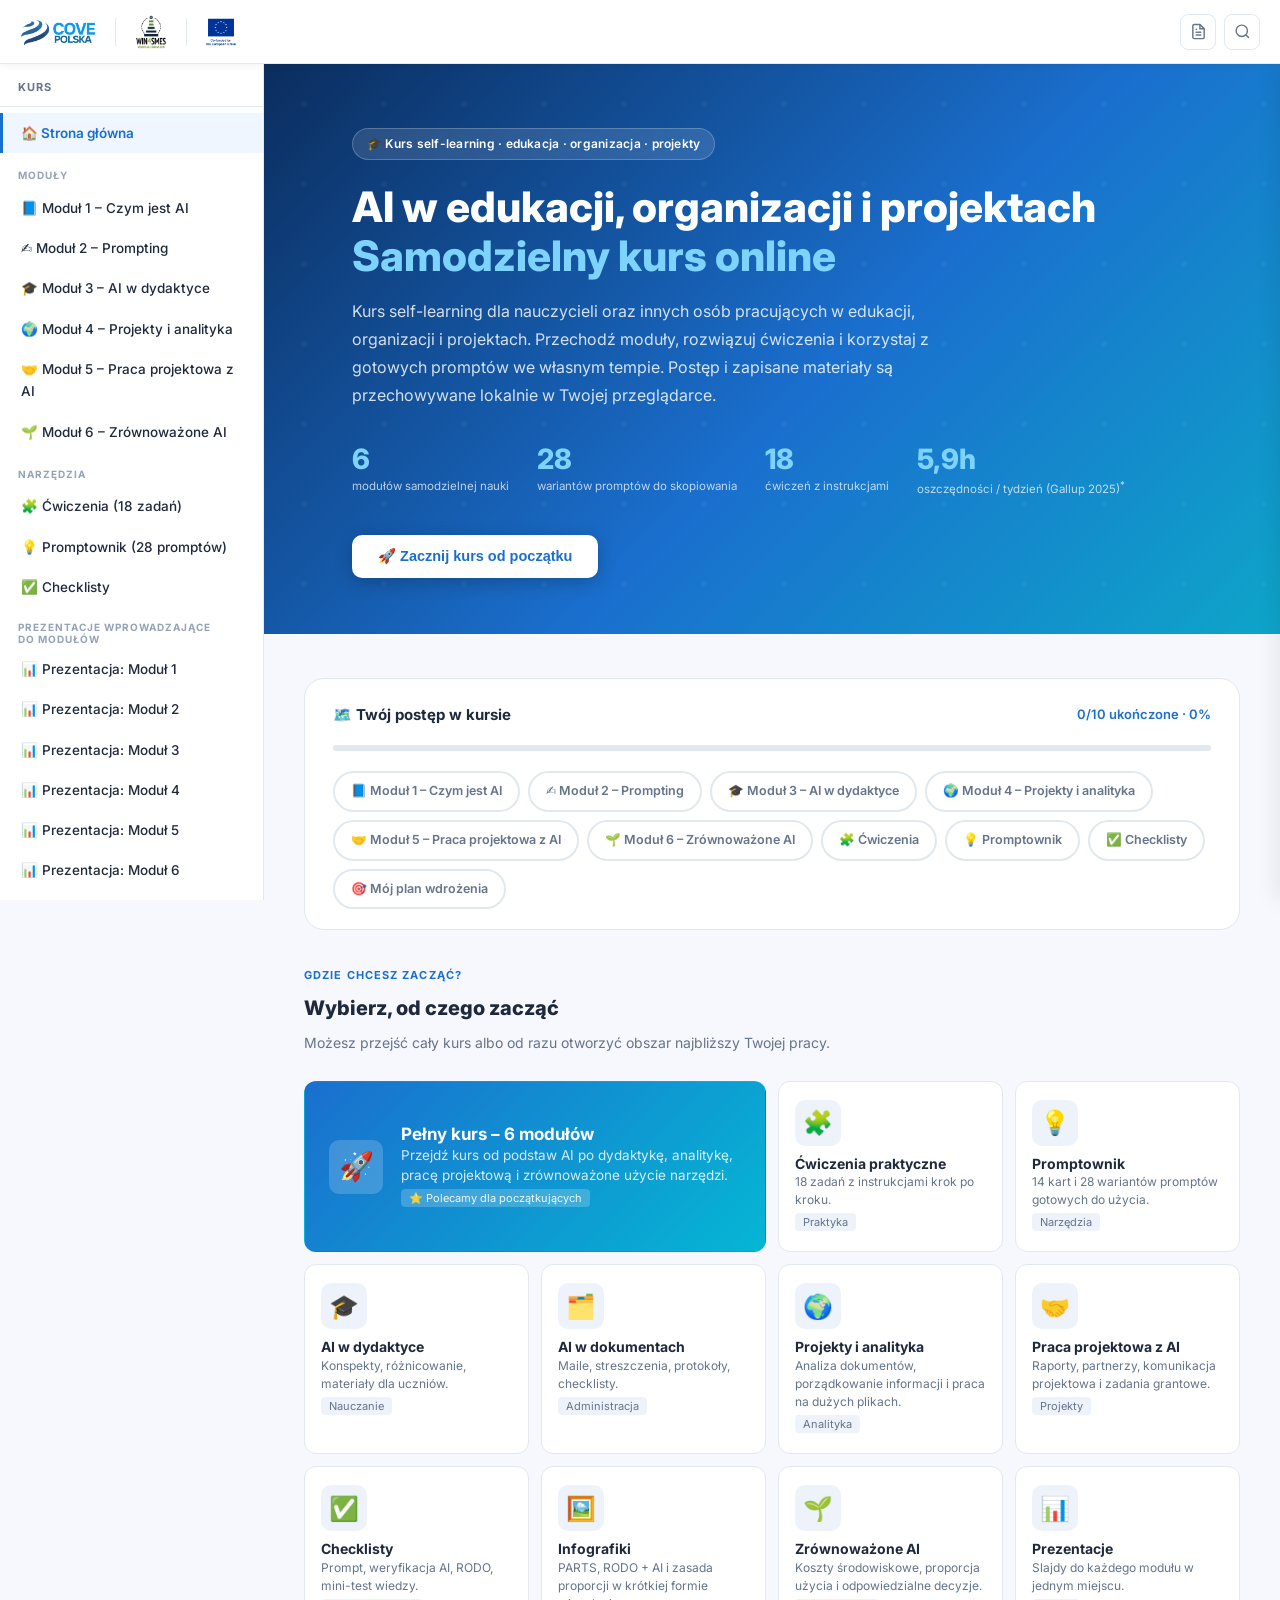
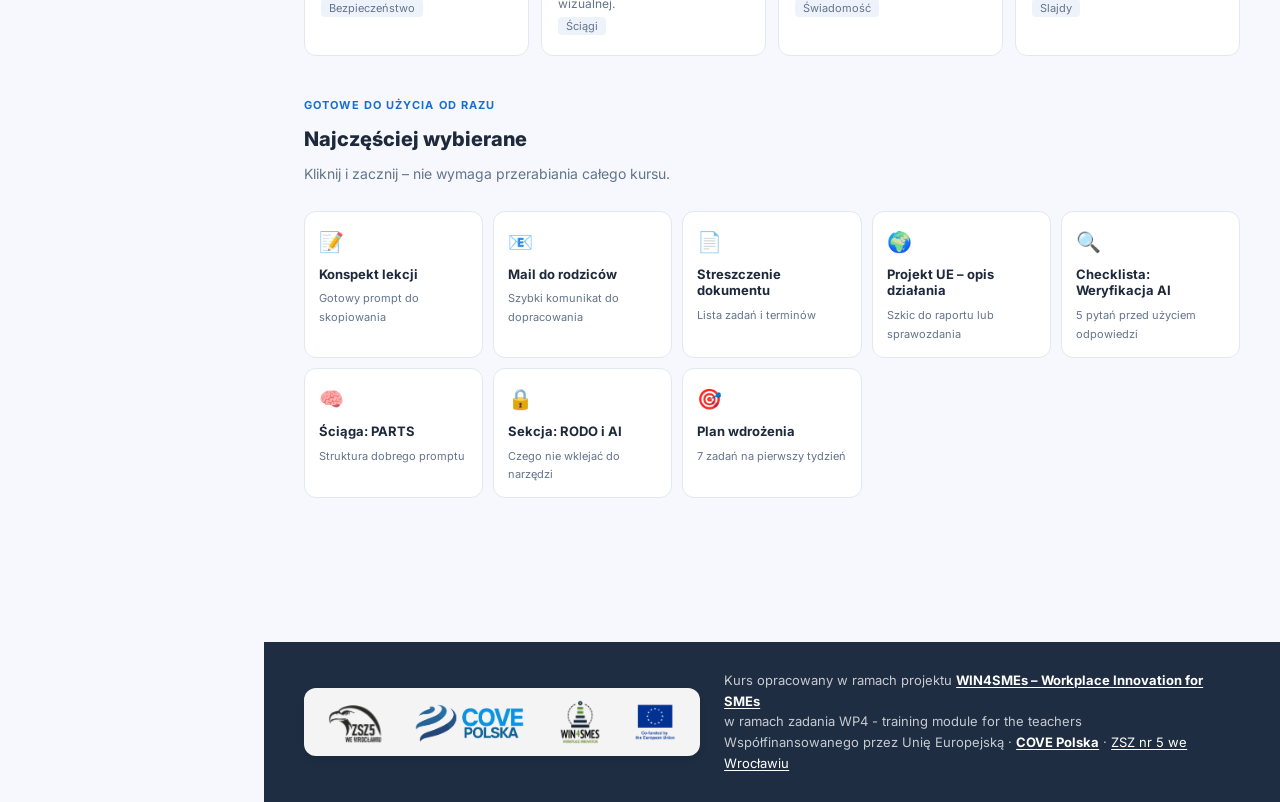
==== commit c9253d27: "Update responsive branding and infographic SVG export" ====
--- a/platforma/index.html
+++ b/platforma/index.html
@@ -16,13 +16,11 @@
 <header class="topbar" role="banner">
   <div class="topbar-inner">
     <div class="topbar-logos">
-      <img src="assets/orzel-bez-tla.png" alt="ZSZ nr 5 Wrocław" class="logo-zsz5" title="Zespół Szkół Zawodowych nr 5 Wrocław">
-      <div class="logo-divider"></div>
       <img src="assets/cove-polska-logo.png" alt="COVE Polska" class="logo-cove" title="COVE Polska">
       <div class="logo-divider"></div>
       <img src="assets/Logo-2025.png" alt="WIN4SMEs" class="logo-win" title="WIN4SMEs – Workplace Innovation for SMEs">
       <div class="logo-divider"></div>
-      <img src="assets/EN_Co-fundedbytheEU_RGB_POS.png" alt="Co-funded by the European Union" class="logo-eu" title="Co-funded by the European Union">
+      <img src="assets/EN_co_fundedvertical_RGB_Monochrome.png" alt="Co-funded by the European Union" class="logo-eu" title="Co-funded by the European Union">
     </div>
     <div class="topbar-right">
       <button class="topbar-continue-btn" id="btnContinue" onclick="continueLearning()" aria-label="Kontynuuj naukę">
@@ -126,7 +124,7 @@
         <img src="assets/Logo-2025.png" alt="WIN4SMEs EU">
       </a>
       <div class="footer-logo-box">
-        <img src="assets/EN_Co-fundedbytheEU_RGB_POS.png" alt="Co-funded by the European Union">
+        <img src="assets/EN_co_fundedvertical_RGB_Monochrome.png" alt="Co-funded by the European Union">
       </div>
     </div>
     <div class="footer-text">
--- a/platforma/style.css
+++ b/platforma/style.css
@@ -63,12 +63,16 @@
   display: flex; align-items: center; gap: 18px;
 }
 @media (max-width: 600px) {
-  .topbar-logos { gap: 10px; }
-  .logo-divider, .logo-cove, .logo-win, .logo-eu { display: none; }
+  .topbar-logos { gap: 8px; min-width: 0; }
+  .logo-zsz5, .logo-divider { display: none; }
   .topbar-inner { padding: 0 12px; }
+  .logo-cove { height: 24px; }
+  .logo-win { height: 28px; }
+  .logo-eu { height: 28px; }
 }
 .topbar-logos img {
   mix-blend-mode: multiply; /* Wtapia grafiki płynnie w biały topbar redukując krawędzie */
+  flex-shrink: 0;
 }
 
 /* Logo fixes – natywne kolory, bez filtrów degradujących */
@@ -275,6 +279,11 @@
   color: var(--clr-primary); transition: all .15s;
 }
 .saved-prompt-copy:hover { background: var(--clr-bg2); }
+.saved-prompt-copy.copy-failed {
+  color: #b45309;
+  border-color: #f59e0b;
+  background: #fffbeb;
+}
 .notes-empty { text-align: center; color: var(--clr-text-muted); padding: 32px 16px; font-size: 13px; }
 
 /* ═══════════════════ LAYOUT ═══════════════════ */
@@ -612,6 +621,7 @@
 }
 .prompt-copy-btn:hover { background: rgba(255,255,255,.18); }
 .prompt-copy-btn.copied { color: #6ee7b7; border-color: #6ee7b7; }
+.prompt-copy-btn.copy-failed { color: #fdba74; border-color: #fdba74; }
 
 .prompt-save-btn {
   color: #fbbf24;
@@ -861,10 +871,15 @@
 .slide-deck:fullscreen .slide { font-size: 1.5vw; padding: 4em 5em; }
 .slide-logos-overlay {
   position: absolute; top: 2em; right: 2.5em; 
-  display: flex; gap: 15px; align-items: center; opacity: 0.8; z-index: 10;
-}
-.slide-logos-overlay img { max-height: 28px; width: auto; object-fit: contain; }
-.slide-deck:fullscreen .slide-logos-overlay img { max-height: 2.2em; width: auto; }
+  display: flex; gap: 15px; align-items: center; justify-content: flex-end;
+  opacity: 0.8; z-index: 10; pointer-events: none;
+}
+.slide-logo {
+  max-height: 28px; width: auto; object-fit: contain; mix-blend-mode: multiply;
+}
+.slide-deck:fullscreen .slide-logo { max-height: 2.2em; width: auto; }
+.slide-logo-optional { display: block; }
+.is-hidden-by-fit { display: none !important; }
 
 .slide.active { display: flex; }
 
@@ -949,34 +964,489 @@
 .slide-set-btn:hover { border-color: var(--clr-primary); color: var(--clr-primary); }
 
 /* ═══════════════════ INFOGRAPHICS ═══════════════════ */
-.infographic-page { max-width: 1040px; margin: 0 auto; padding: 28px 40px; display: flex; flex-direction: column; gap: 18px; }
-.infographic-card {
+.infographic-page { max-width: 1680px; margin: 0 auto; padding: 28px 32px; display: flex; flex-direction: column; gap: 24px; }
+.infographic-overview-grid {
+  display: grid; grid-template-columns: repeat(3, minmax(0, 1fr)); gap: 16px;
+}
+.infographic-overview-card {
+  display: block; text-decoration: none; color: inherit;
   background: white; border: 1px solid var(--clr-border);
-  border-radius: var(--radius-lg); padding: 22px;
-  display: grid; grid-template-columns: minmax(0, 1fr) 360px; gap: 22px; align-items: center;
-  box-shadow: var(--shadow-sm);
+  border-radius: var(--radius-lg); padding: 20px 22px;
+  box-shadow: var(--shadow-sm); transition: transform .18s ease, box-shadow .18s ease, border-color .18s ease;
+}
+.infographic-overview-card:hover {
+  transform: translateY(-2px);
+  border-color: #bfdbfe;
+  box-shadow: var(--shadow-md);
 }
 .infographic-module {
   font-size: 11px; font-weight: 700; text-transform: uppercase; letter-spacing: .08em;
   color: var(--clr-primary); margin-bottom: 10px;
 }
-.infographic-card h3 { font-size: 18px; font-weight: 700; margin-bottom: 8px; }
-.infographic-card p { font-size: 14px; color: var(--clr-text-muted); line-height: 1.7; margin-bottom: 12px; }
-.infographic-card ul { list-style: none; margin: 0; }
-.infographic-card ul li {
-  font-size: 13.5px; line-height: 1.6; padding: 4px 0 4px 18px; position: relative;
-}
-.infographic-card ul li::before {
+.infographic-overview-card h3 { font-size: 18px; font-weight: 700; margin-bottom: 8px; }
+.infographic-overview-card p { font-size: 14px; color: var(--clr-text-muted); line-height: 1.7; margin: 0; }
+
+.infographic-sheet {
+  background: white; border: 1px solid var(--clr-border);
+  border-radius: 28px; padding: 28px;
+  box-shadow: var(--shadow-sm);
+  max-width: 1600px;
+  margin: 0 auto;
+  overflow: hidden;
+}
+.parts-sheet { background: linear-gradient(180deg, #ffffff 0%, #f8fbff 100%); }
+.rodo-sheet { background: linear-gradient(180deg, #ffffff 0%, #fffaf5 100%); }
+.proporcja-sheet { background: linear-gradient(180deg, #ffffff 0%, #f7fbff 100%); }
+
+.infographic-branding { display: flex; flex-direction: column; gap: 12px; margin-bottom: 24px; }
+.infographic-brand-logos {
+  display: flex; flex-wrap: wrap; gap: 18px; align-items: center;
+  background: rgba(255, 255, 255, 0.92); border: 1px solid var(--clr-border);
+  border-radius: 18px; padding: 14px 18px;
+}
+.infographic-brand-logo {
+  display: flex; align-items: center; justify-content: center;
+}
+.infographic-brand-logo img {
+  height: 40px; width: auto; display: block; mix-blend-mode: multiply;
+}
+.infographic-brand-caption {
+  font-size: 13px; line-height: 1.6; color: var(--clr-text-muted); margin: 0;
+}
+
+.infographic-sheet-head { margin-bottom: 24px; }
+.infographic-sheet-module {
+  font-size: 12px; font-weight: 800; letter-spacing: .09em;
+  text-transform: uppercase; color: var(--clr-primary); margin-bottom: 12px;
+}
+.infographic-sheet-head h3 {
+  font-size: clamp(30px, 4.8vw, 56px);
+  line-height: 1.04;
+  letter-spacing: -0.03em;
+  margin-bottom: 12px;
+}
+.infographic-sheet-head p {
+  font-size: clamp(17px, 2vw, 22px);
+  color: #475569;
+  line-height: 1.6;
+  max-width: none;
+  margin: 0;
+}
+
+.infographic-parts-grid {
+  display: grid; grid-template-columns: repeat(2, minmax(0, 1fr)); gap: 18px; align-items: stretch;
+}
+.infographic-parts-card {
+  background: white; border: 1px solid var(--clr-border); border-radius: 24px;
+  overflow: hidden; min-width: 0;
+}
+.infographic-parts-card-head {
+  padding: 20px 22px; display: flex; gap: 16px; align-items: flex-start;
+}
+.infographic-parts-card-head > div { min-width: 0; }
+.infographic-parts-letter {
+  font-size: clamp(58px, 7vw, 78px);
+  font-weight: 800; line-height: .9; flex: 0 0 auto;
+}
+.infographic-parts-card-head h4 {
+  font-size: 18px; font-weight: 800; margin-bottom: 4px;
+}
+.infographic-parts-card-head p {
+  font-size: 15px; margin: 0; line-height: 1.5;
+}
+.infographic-parts-card-body {
+  padding: 20px 22px 22px; display: flex; flex-direction: column; gap: 18px;
+}
+.infographic-note-box,
+.infographic-example-box {
+  background: rgba(248, 250, 252, 0.92);
+  border-radius: 16px; padding: 14px 16px;
+}
+.infographic-note-box strong,
+.infographic-example-box span,
+.infographic-list-label {
+  display: block; font-size: 12px; font-weight: 700; text-transform: uppercase;
+  letter-spacing: .08em; color: var(--clr-text-muted); margin-bottom: 8px;
+}
+.infographic-note-box p,
+.infographic-example-box strong {
+  margin: 0; font-size: 18px; line-height: 1.45; color: var(--clr-text);
+}
+.infographic-list-label { margin-bottom: 10px; }
+.infographic-sheet ul { list-style: none; margin: 0; }
+.infographic-sheet ul li {
+  font-size: 15px; line-height: 1.65; padding: 4px 0 4px 18px; position: relative;
+  overflow-wrap: anywhere;
+}
+.infographic-sheet ul li::before {
   content: '→'; position: absolute; left: 0; top: 4px; color: var(--clr-primary); font-size: 12px;
 }
-.infographic-actions { display: flex; flex-wrap: wrap; gap: 16px; margin-top: 16px; }
-.infographic-preview {
-  background: linear-gradient(180deg, #f8fafc 0%, #eef2ff 100%);
-  border: 1px solid var(--clr-border); border-radius: var(--radius-md);
-  padding: 12px; display: flex; align-items: center; justify-content: center;
-}
-.infographic-preview img {
-  width: 100%; height: auto; border-radius: 10px; display: block; background: white;
+.parts-p { border-color: #dbeafe; }
+.parts-p .infographic-parts-card-head { background: #dbeafe; }
+.parts-p .infographic-parts-letter { color: #1d4ed8; }
+.parts-p .infographic-parts-card-head p { color: #1e3a8a; }
+
+.parts-a { border-color: #bbf7d0; }
+.parts-a .infographic-parts-card-head { background: #dcfce7; }
+.parts-a .infographic-parts-letter { color: #15803d; }
+.parts-a .infographic-parts-card-head p { color: #166534; }
+
+.parts-r { border-color: #fde68a; }
+.parts-r .infographic-parts-card-head { background: #fef3c7; }
+.parts-r .infographic-parts-letter { color: #b45309; }
+.parts-r .infographic-parts-card-head p { color: #92400e; }
+
+.parts-t { border-color: #fbcfe8; }
+.parts-t .infographic-parts-card-head { background: #fce7f3; }
+.parts-t .infographic-parts-letter { color: #be185d; }
+.parts-t .infographic-parts-card-head p { color: #9d174d; }
+
+.parts-s { border-color: #cbd5e1; }
+.parts-s .infographic-parts-card-head { background: #e2e8f0; }
+.parts-s .infographic-parts-letter { color: #334155; }
+.parts-s .infographic-parts-card-head p { color: #334155; }
+
+.infographic-risk-grid,
+.infographic-value-grid,
+.infographic-checklist-grid {
+  display: grid; gap: 18px;
+}
+.infographic-risk-grid { grid-template-columns: repeat(2, minmax(0, 1fr)); }
+.infographic-value-grid { grid-template-columns: repeat(2, minmax(0, 1fr)); }
+.infographic-checklist-grid { grid-template-columns: repeat(2, minmax(0, 1fr)); }
+
+.infographic-risk-card {
+  border: 1px solid var(--clr-border); border-radius: 24px; overflow: hidden; min-width: 0;
+}
+.infographic-risk-card-head {
+  padding: 20px 22px;
+}
+.infographic-risk-card-head h4 {
+  font-size: 28px; font-weight: 800; color: white; margin-bottom: 6px;
+}
+.infographic-risk-card-head p {
+  font-size: 15px; line-height: 1.5; margin: 0; color: rgba(255, 255, 255, 0.92);
+}
+.infographic-risk-card-body {
+  padding: 20px 22px 22px; display: flex; flex-direction: column; gap: 16px;
+}
+.infographic-risk-note {
+  margin: 0; font-size: 14px; line-height: 1.7;
+}
+.risk-high { background: #fff1f2; border-color: #fecdd3; }
+.risk-high .infographic-risk-card-head { background: #ef4444; }
+.risk-high .infographic-risk-card-body,
+.risk-high .infographic-risk-note,
+.risk-high .infographic-list-label,
+.risk-high li::before { color: #991b1b; }
+
+.risk-medium { background: #fffbeb; border-color: #fde68a; }
+.risk-medium .infographic-risk-card-head { background: #f59e0b; }
+.risk-medium .infographic-risk-card-body,
+.risk-medium .infographic-risk-note,
+.risk-medium .infographic-list-label,
+.risk-medium li::before { color: #92400e; }
+
+.risk-low { background: #f0fdf4; border-color: #bbf7d0; }
+.risk-low .infographic-risk-card-head { background: #16a34a; }
+.risk-low .infographic-risk-card-body,
+.risk-low .infographic-risk-note,
+.risk-low .infographic-list-label,
+.risk-low li::before { color: #166534; }
+
+.infographic-value-card {
+  border-radius: 24px; padding: 22px; border: 1px solid var(--clr-border);
+}
+.infographic-value-card-head { margin-bottom: 16px; }
+.infographic-value-card-head h4 {
+  font-size: 24px; font-weight: 800; margin-bottom: 6px;
+}
+.infographic-value-card-head p {
+  font-size: 15px; line-height: 1.6; margin: 0;
+}
+.value-high {
+  background: #f0fdf4; border-color: #bbf7d0;
+}
+.value-high .infographic-value-card-head h4,
+.value-high .infographic-value-card-head p,
+.value-high li::before { color: #166534; }
+.value-low {
+  background: #fff7ed; border-color: #fdba74;
+}
+.value-low .infographic-value-card-head h4,
+.value-low .infographic-value-card-head p,
+.value-low li::before { color: #9a3412; }
+
+.infographic-questions-title {
+  font-size: 26px; font-weight: 800; line-height: 1.2; margin: 24px 0 16px;
+}
+.infographic-checklist-card {
+  background: #eff6ff; border: 1px solid #bfdbfe; border-radius: 20px; padding: 18px;
+}
+.infographic-checklist-card strong {
+  display: block; font-size: 17px; line-height: 1.4; margin-bottom: 8px; color: #1d4ed8;
+}
+.infographic-checklist-card p {
+  font-size: 14px; line-height: 1.7; color: var(--clr-text); margin: 0;
+}
+
+.infographic-summary-band {
+  margin-top: 22px; background: #0f172a; color: white;
+  border-radius: 24px; padding: 20px 22px;
+}
+.infographic-summary-band strong {
+  display: block; font-size: clamp(22px, 3vw, 34px); line-height: 1.15; margin-bottom: 8px;
+}
+.infographic-summary-band p {
+  font-size: 16px; line-height: 1.65; color: #cbd5e1; margin: 0;
+}
+
+.infographic-actions { display: flex; flex-wrap: wrap; gap: 16px; margin-top: 18px; }
+.export-link {
+  border: none; background: none; padding: 0; cursor: pointer;
+  font-family: inherit;
+}
+.export-link:disabled {
+  opacity: .7; cursor: default;
+}
+
+.infographic-export-stage {
+  position: fixed;
+  left: -100000px;
+  top: 0;
+  width: 1600px;
+  opacity: 0;
+  pointer-events: none;
+  z-index: -1;
+}
+
+@media (min-width: 701px) and (max-width: 1099px) {
+  .infographic-overview-grid { grid-template-columns: repeat(2, minmax(0, 1fr)); }
+  .infographic-parts-grid,
+  .infographic-risk-grid,
+  .infographic-checklist-grid { grid-template-columns: repeat(2, minmax(0, 1fr)); }
+}
+
+@media (min-width: 1100px) {
+  .infographic-sheet {
+    padding: 24px 26px 22px;
+  }
+
+  .parts-sheet,
+  .rodo-sheet,
+  .proporcja-sheet {
+    aspect-ratio: 1.414 / 1;
+  }
+
+  .infographic-branding {
+    margin-bottom: 18px;
+  }
+
+  .infographic-brand-logos {
+    gap: 14px;
+    padding: 12px 16px;
+  }
+
+  .infographic-brand-logo img {
+    height: 34px;
+  }
+
+  .infographic-brand-caption {
+    font-size: 12px;
+    line-height: 1.5;
+  }
+
+  .infographic-sheet-head {
+    margin-bottom: 18px;
+  }
+
+  .infographic-sheet-head h3 {
+    font-size: clamp(28px, 3.3vw, 48px);
+    margin-bottom: 10px;
+  }
+
+  .infographic-sheet-head p {
+    font-size: clamp(15px, 1.3vw, 19px);
+    line-height: 1.5;
+  }
+
+  .infographic-parts-grid {
+    grid-template-columns: repeat(5, minmax(0, 1fr));
+    gap: 12px;
+  }
+
+  .infographic-parts-card-head {
+    padding: 14px 14px 12px;
+    gap: 12px;
+    min-height: 112px;
+  }
+
+  .infographic-parts-letter {
+    font-size: clamp(46px, 3.7vw, 64px);
+  }
+
+  .infographic-parts-card-head h4 {
+    font-size: 16px;
+    line-height: 1.15;
+  }
+
+  .infographic-parts-card-head p {
+    font-size: 13px;
+    line-height: 1.35;
+  }
+
+  .infographic-parts-card-body {
+    padding: 14px 14px 16px;
+    gap: 12px;
+  }
+
+  .infographic-note-box,
+  .infographic-example-box {
+    padding: 12px 14px;
+    border-radius: 14px;
+  }
+
+  .infographic-note-box strong,
+  .infographic-example-box span,
+  .infographic-list-label {
+    font-size: 11px;
+    margin-bottom: 6px;
+  }
+
+  .infographic-note-box p,
+  .infographic-example-box strong {
+    font-size: 14px;
+    line-height: 1.35;
+  }
+
+  .infographic-sheet ul li {
+    font-size: 13px;
+    line-height: 1.45;
+    padding: 3px 0 3px 15px;
+  }
+
+  .infographic-sheet ul li::before {
+    top: 3px;
+  }
+
+  .infographic-risk-grid {
+    grid-template-columns: repeat(3, minmax(0, 1fr));
+    gap: 14px;
+  }
+
+  .infographic-risk-card-head {
+    padding: 16px 18px;
+  }
+
+  .infographic-risk-card-head h4 {
+    font-size: 24px;
+  }
+
+  .infographic-risk-card-head p,
+  .infographic-risk-note {
+    font-size: 13px;
+    line-height: 1.5;
+  }
+
+  .infographic-risk-card-body {
+    padding: 16px 18px 18px;
+    gap: 12px;
+  }
+
+  .infographic-value-grid {
+    gap: 14px;
+  }
+
+  .infographic-value-card {
+    padding: 18px 18px 20px;
+  }
+
+  .infographic-value-card-head {
+    margin-bottom: 12px;
+  }
+
+  .infographic-value-card-head h4 {
+    font-size: 22px;
+  }
+
+  .infographic-value-card-head p {
+    font-size: 14px;
+    line-height: 1.45;
+  }
+
+  .infographic-questions-title {
+    margin: 18px 0 14px;
+    font-size: 24px;
+  }
+
+  .infographic-checklist-grid {
+    grid-template-columns: repeat(4, minmax(0, 1fr));
+    gap: 14px;
+  }
+
+  .infographic-checklist-card {
+    padding: 16px 16px 14px;
+  }
+
+  .infographic-checklist-card strong {
+    font-size: 16px;
+  }
+
+  .infographic-checklist-card p {
+    font-size: 13px;
+    line-height: 1.55;
+  }
+
+  .infographic-summary-band {
+    margin-top: 16px;
+    padding: 18px 20px;
+  }
+
+  .infographic-summary-band strong {
+    font-size: clamp(22px, 2.3vw, 32px);
+    margin-bottom: 6px;
+  }
+
+  .infographic-summary-band p {
+    font-size: 15px;
+    line-height: 1.5;
+  }
+
+  .infographic-actions {
+    margin-top: 14px;
+  }
+}
+
+.infographic-export-stage .infographic-sheet {
+  width: 1600px;
+  max-width: none;
+  margin: 0;
+}
+
+.infographic-export-stage .parts-sheet,
+.infographic-export-stage .rodo-sheet,
+.infographic-export-stage .proporcja-sheet {
+  min-height: 1131px;
+}
+
+.infographic-export-stage .infographic-parts-grid {
+  grid-template-columns: repeat(5, minmax(0, 1fr));
+  gap: 12px;
+}
+
+.infographic-export-stage .infographic-risk-grid {
+  grid-template-columns: repeat(3, minmax(0, 1fr));
+  gap: 14px;
+}
+
+.infographic-export-stage .infographic-value-grid {
+  grid-template-columns: repeat(2, minmax(0, 1fr));
+  gap: 14px;
+}
+
+.infographic-export-stage .infographic-checklist-grid {
+  grid-template-columns: repeat(4, minmax(0, 1fr));
+  gap: 14px;
 }
 
 /* ═══════════════════ BIBLIOGRAPHY ═══════════════════ */
@@ -1058,7 +1528,22 @@
   .exercises-container { padding: 20px 16px; }
   .entry-card.featured { grid-column: span 1; flex-direction: column; }
   .topbar-continue-btn span { display: none; } /* Hide text if we had a span, but we don't in HTML yet. I'll just keep it simple. */
-  .infographic-card { grid-template-columns: 1fr; }
+  .infographic-overview-grid { grid-template-columns: 1fr; }
+  .infographic-sheet { padding: 20px 18px; }
+  .infographic-sheet-head h3 { font-size: 34px; }
+  .infographic-brand-logos { gap: 10px; justify-content: flex-start; }
+  .infographic-brand-logo img { height: 30px; }
+  .infographic-parts-grid,
+  .infographic-risk-grid,
+  .infographic-value-grid,
+  .infographic-checklist-grid { grid-template-columns: 1fr; }
+  .infographic-summary-band strong { font-size: 24px; }
+
+  .slide { padding: 1.6em 1.3em 2em; }
+  .slide-logos-overlay {
+    top: 1.15em; right: 1.2em; gap: 8px; opacity: 0.72;
+  }
+  .slide-logo { max-height: 18px; }
 }
 
 @media (max-width: 400px) {
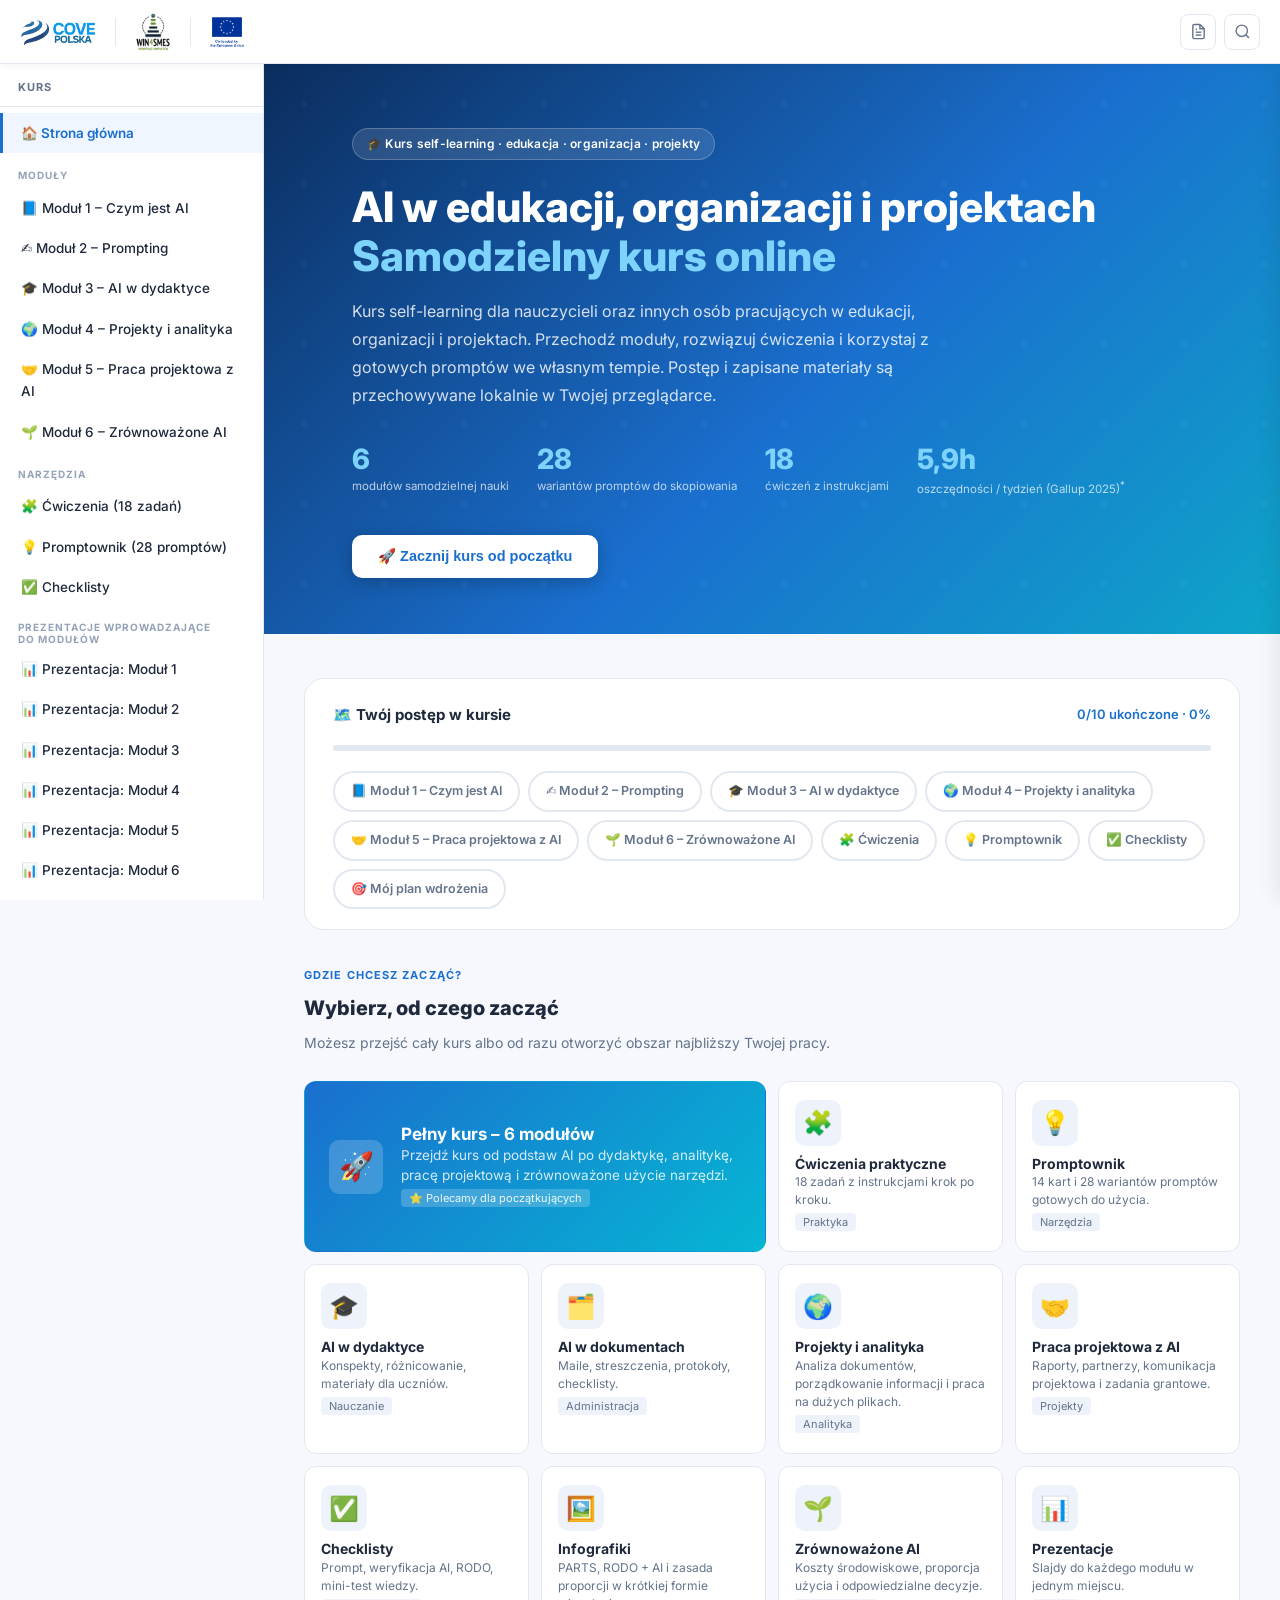
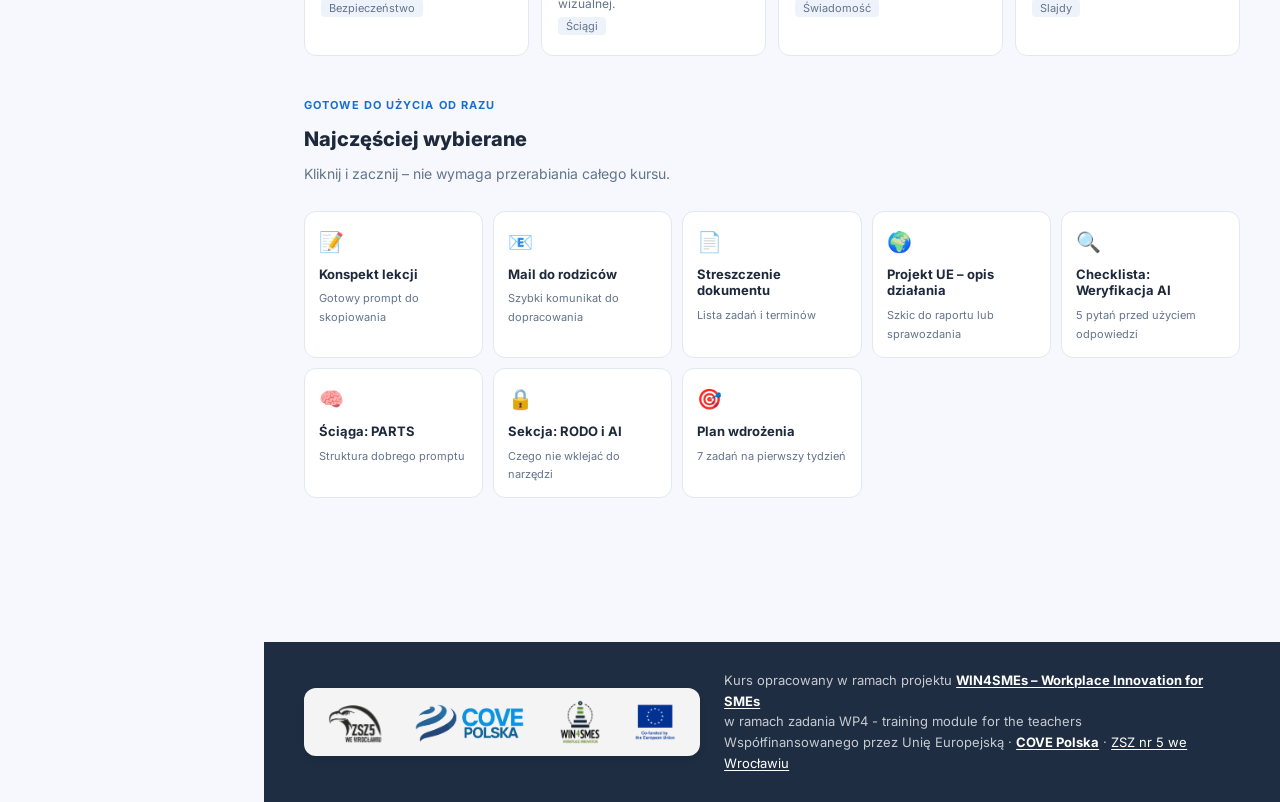
==== commit a1c2ab27: "Add PNG export and refine header and footer logos" ====
--- a/platforma/index.html
+++ b/platforma/index.html
@@ -15,13 +15,13 @@
 <!-- ════════════════ TOPBAR ════════════════ -->
 <header class="topbar" role="banner">
   <div class="topbar-inner">
-    <div class="topbar-logos">
+    <a href="#" onclick="showPage('home');return false;" class="topbar-logos" aria-label="Wróć do strony głównej">
       <img src="assets/cove-polska-logo.png" alt="COVE Polska" class="logo-cove" title="COVE Polska">
       <div class="logo-divider"></div>
       <img src="assets/Logo-2025.png" alt="WIN4SMEs" class="logo-win" title="WIN4SMEs – Workplace Innovation for SMEs">
       <div class="logo-divider"></div>
       <img src="assets/EN_co_fundedvertical_RGB_Monochrome.png" alt="Co-funded by the European Union" class="logo-eu" title="Co-funded by the European Union">
-    </div>
+    </a>
     <div class="topbar-right">
       <button class="topbar-continue-btn" id="btnContinue" onclick="continueLearning()" aria-label="Kontynuuj naukę">
         ▶ Kontynuuj
@@ -115,16 +115,16 @@
   <div class="footer-inner">
     <div class="footer-logo-group">
       <a href="https://zsz5.edupage.org" target="_blank" class="footer-logo-box">
-        <img src="assets/orzel-bez-tla.png" alt="ZSZ nr 5 Wrocław">
+        <img src="assets/orzel-bez-tla.png" alt="ZSZ nr 5 Wrocław" class="footer-logo-zsz">
       </a>
       <a href="https://covepolska.pl" target="_blank" class="footer-logo-box">
-        <img src="assets/cove-polska-logo.png" alt="COVE Polska">
+        <img src="assets/cove-polska-logo.png" alt="COVE Polska" class="footer-logo-cove">
       </a>
       <a href="https://win4smes.eu" target="_blank" class="footer-logo-box">
-        <img src="assets/Logo-2025.png" alt="WIN4SMEs EU">
+        <img src="assets/Logo-2025.png" alt="WIN4SMEs EU" class="footer-logo-win">
       </a>
       <div class="footer-logo-box">
-        <img src="assets/EN_co_fundedvertical_RGB_Monochrome.png" alt="Co-funded by the European Union">
+        <img src="assets/EN_co_fundedvertical_RGB_Monochrome.png" alt="Co-funded by the European Union" class="footer-logo-eu">
       </div>
     </div>
     <div class="footer-text">
--- a/platforma/style.css
+++ b/platforma/style.css
@@ -61,14 +61,17 @@
 }
 .topbar-logos {
   display: flex; align-items: center; gap: 18px;
+  text-decoration: none;
+  color: inherit;
+  cursor: pointer;
 }
 @media (max-width: 600px) {
   .topbar-logos { gap: 8px; min-width: 0; }
   .logo-zsz5, .logo-divider { display: none; }
   .topbar-inner { padding: 0 12px; }
   .logo-cove { height: 24px; }
-  .logo-win { height: 28px; }
-  .logo-eu { height: 28px; }
+  .logo-win { height: 31px; }
+  .logo-eu { height: 31px; }
 }
 .topbar-logos img {
   mix-blend-mode: multiply; /* Wtapia grafiki płynnie w biały topbar redukując krawędzie */
@@ -84,11 +87,11 @@
   /* COVE Polska – logo z kolorowym tekstem → bez filtru */
 }
 .logo-win {
-  height: 34px; width: auto;
+  height: 38px; width: auto;
   /* WIN4SMEs EU – kolorowe logo → bez filtru */
 }
 .logo-eu {
-  height: 34px; width: auto;
+  height: 38px; width: auto;
 }
 .logo-divider {
   width: 1px; height: 28px;
@@ -1502,6 +1505,10 @@
   height: 44px; width: auto; display: block;
   mix-blend-mode: multiply; /* Usuwa białe tła ujednolicając grafikę na listwie */
 }
+.footer-logo-zsz { height: 44px; }
+.footer-logo-cove { height: 42px; }
+.footer-logo-win { height: 48px; }
+.footer-logo-eu { height: 52px; }
 
 .footer-text { flex: 1; min-width: 200px; }
 .footer-text p { font-size: 13px; line-height: 1.6; }
@@ -1544,6 +1551,29 @@
     top: 1.15em; right: 1.2em; gap: 8px; opacity: 0.72;
   }
   .slide-logo { max-height: 18px; }
+
+  .footer-inner {
+    gap: 18px;
+  }
+
+  .footer-logo-group {
+    width: 100%;
+    padding: 10px 12px;
+    gap: 12px;
+    flex-wrap: nowrap;
+    justify-content: space-between;
+    overflow-x: hidden;
+  }
+
+  .footer-logo-box {
+    min-width: 0;
+    flex: 0 1 auto;
+  }
+
+  .footer-logo-zsz { height: 30px; }
+  .footer-logo-cove { height: 28px; }
+  .footer-logo-win { height: 34px; }
+  .footer-logo-eu { height: 38px; }
 }
 
 @media (max-width: 400px) {
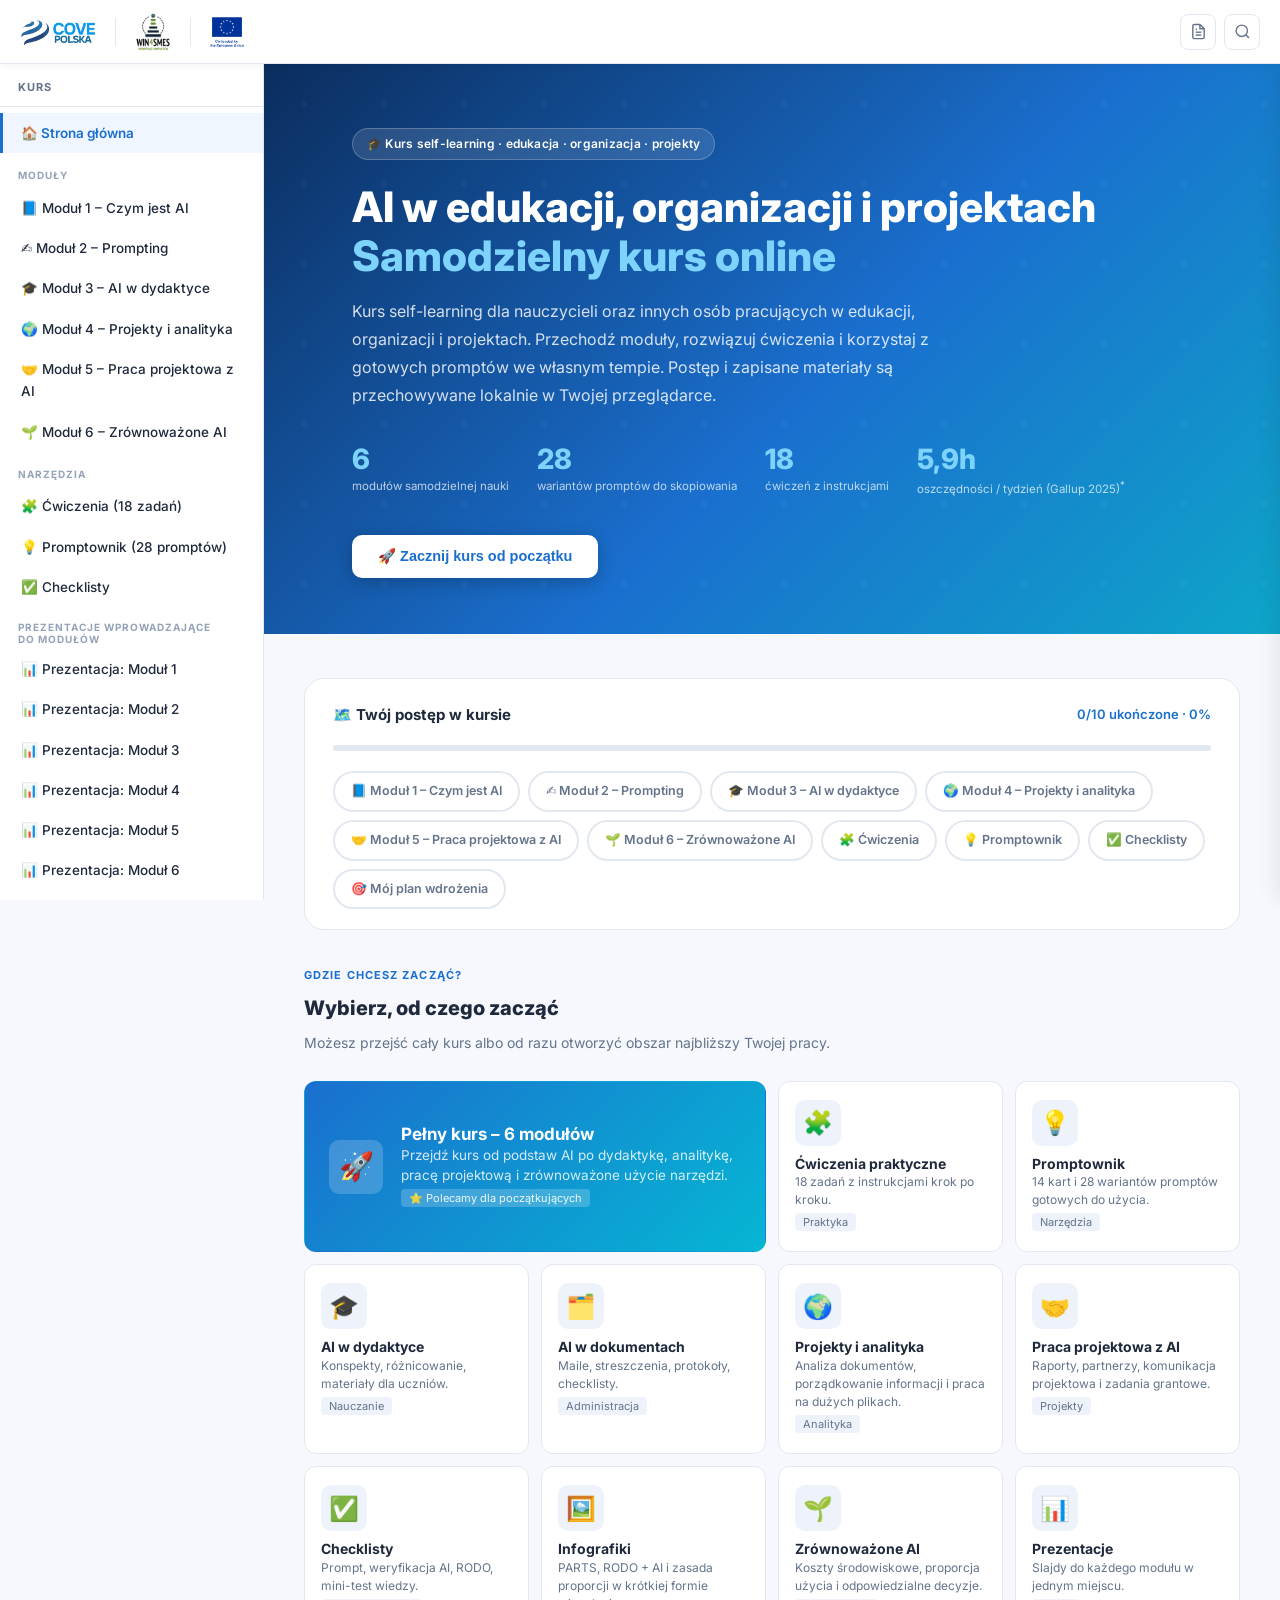
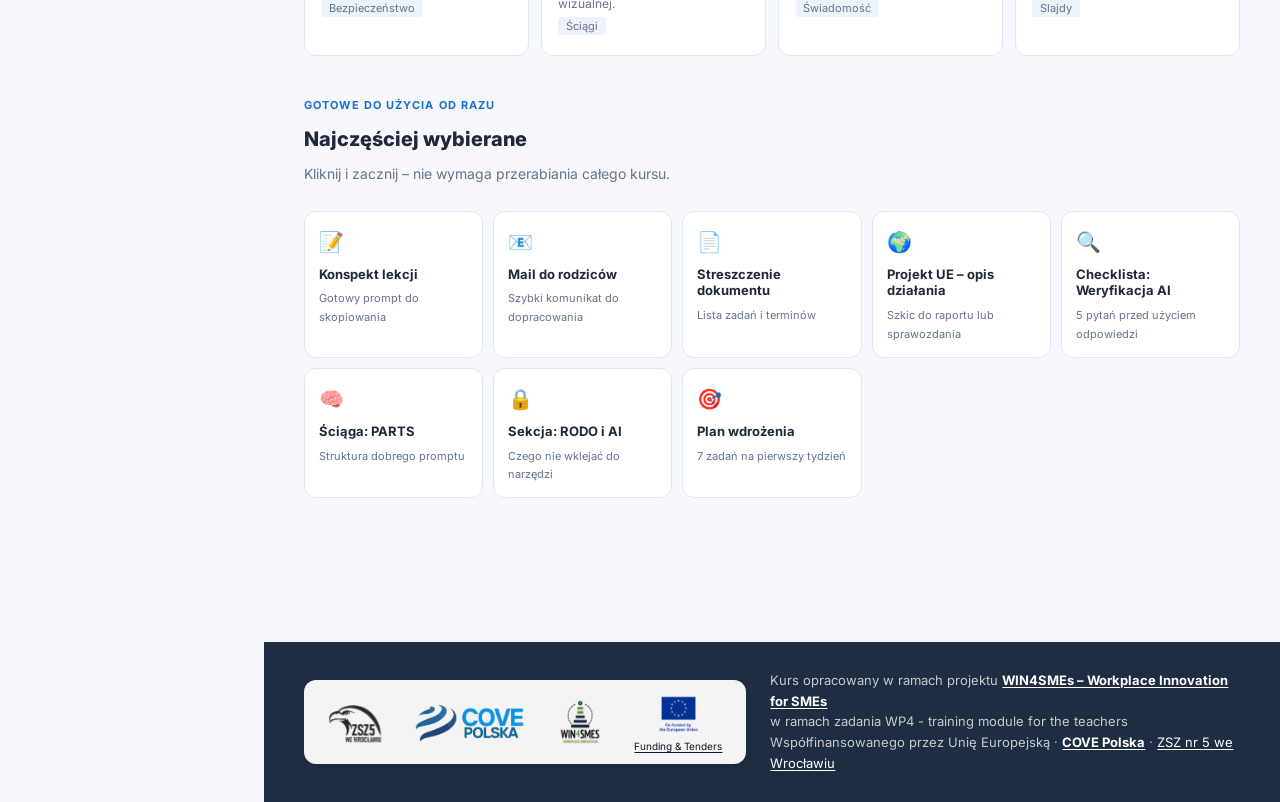
==== commit 068c8dfe: "Add EU portal link beneath footer logo" ====
--- a/platforma/index.html
+++ b/platforma/index.html
@@ -123,8 +123,9 @@
       <a href="https://win4smes.eu" target="_blank" class="footer-logo-box">
         <img src="assets/Logo-2025.png" alt="WIN4SMEs EU" class="footer-logo-win">
       </a>
-      <div class="footer-logo-box">
+      <div class="footer-logo-box footer-logo-box-eu">
         <img src="assets/EN_co_fundedvertical_RGB_Monochrome.png" alt="Co-funded by the European Union" class="footer-logo-eu">
+        <a href="https://ec.europa.eu/info/funding-tenders/opportunities/portal/screen/home" target="_blank" rel="noopener noreferrer" class="footer-eu-link">Funding &amp; Tenders</a>
       </div>
     </div>
     <div class="footer-text">
--- a/platforma/style.css
+++ b/platforma/style.css
@@ -1498,12 +1498,29 @@
   display: flex; align-items: center;
   text-decoration: none; transition: transform 0.2s;
 }
+.footer-logo-box-eu {
+  flex-direction: column;
+  gap: 4px;
+  align-items: center;
+}
 .footer-logo-box:hover {
   transform: translateY(-2px);
 }
 .footer-logo-box img { 
   height: 44px; width: auto; display: block;
   mix-blend-mode: multiply; /* Usuwa białe tła ujednolicając grafikę na listwie */
+}
+.footer-eu-link {
+  font-size: 10px;
+  line-height: 1.2;
+  color: #0f172a;
+  text-decoration: underline;
+  text-underline-offset: 2px;
+  text-align: center;
+  white-space: nowrap;
+}
+.footer-eu-link:hover {
+  color: #1d4ed8;
 }
 .footer-logo-zsz { height: 44px; }
 .footer-logo-cove { height: 42px; }
@@ -1574,6 +1591,7 @@
   .footer-logo-cove { height: 28px; }
   .footer-logo-win { height: 34px; }
   .footer-logo-eu { height: 38px; }
+  .footer-eu-link { font-size: 8.5px; }
 }
 
 @media (max-width: 400px) {
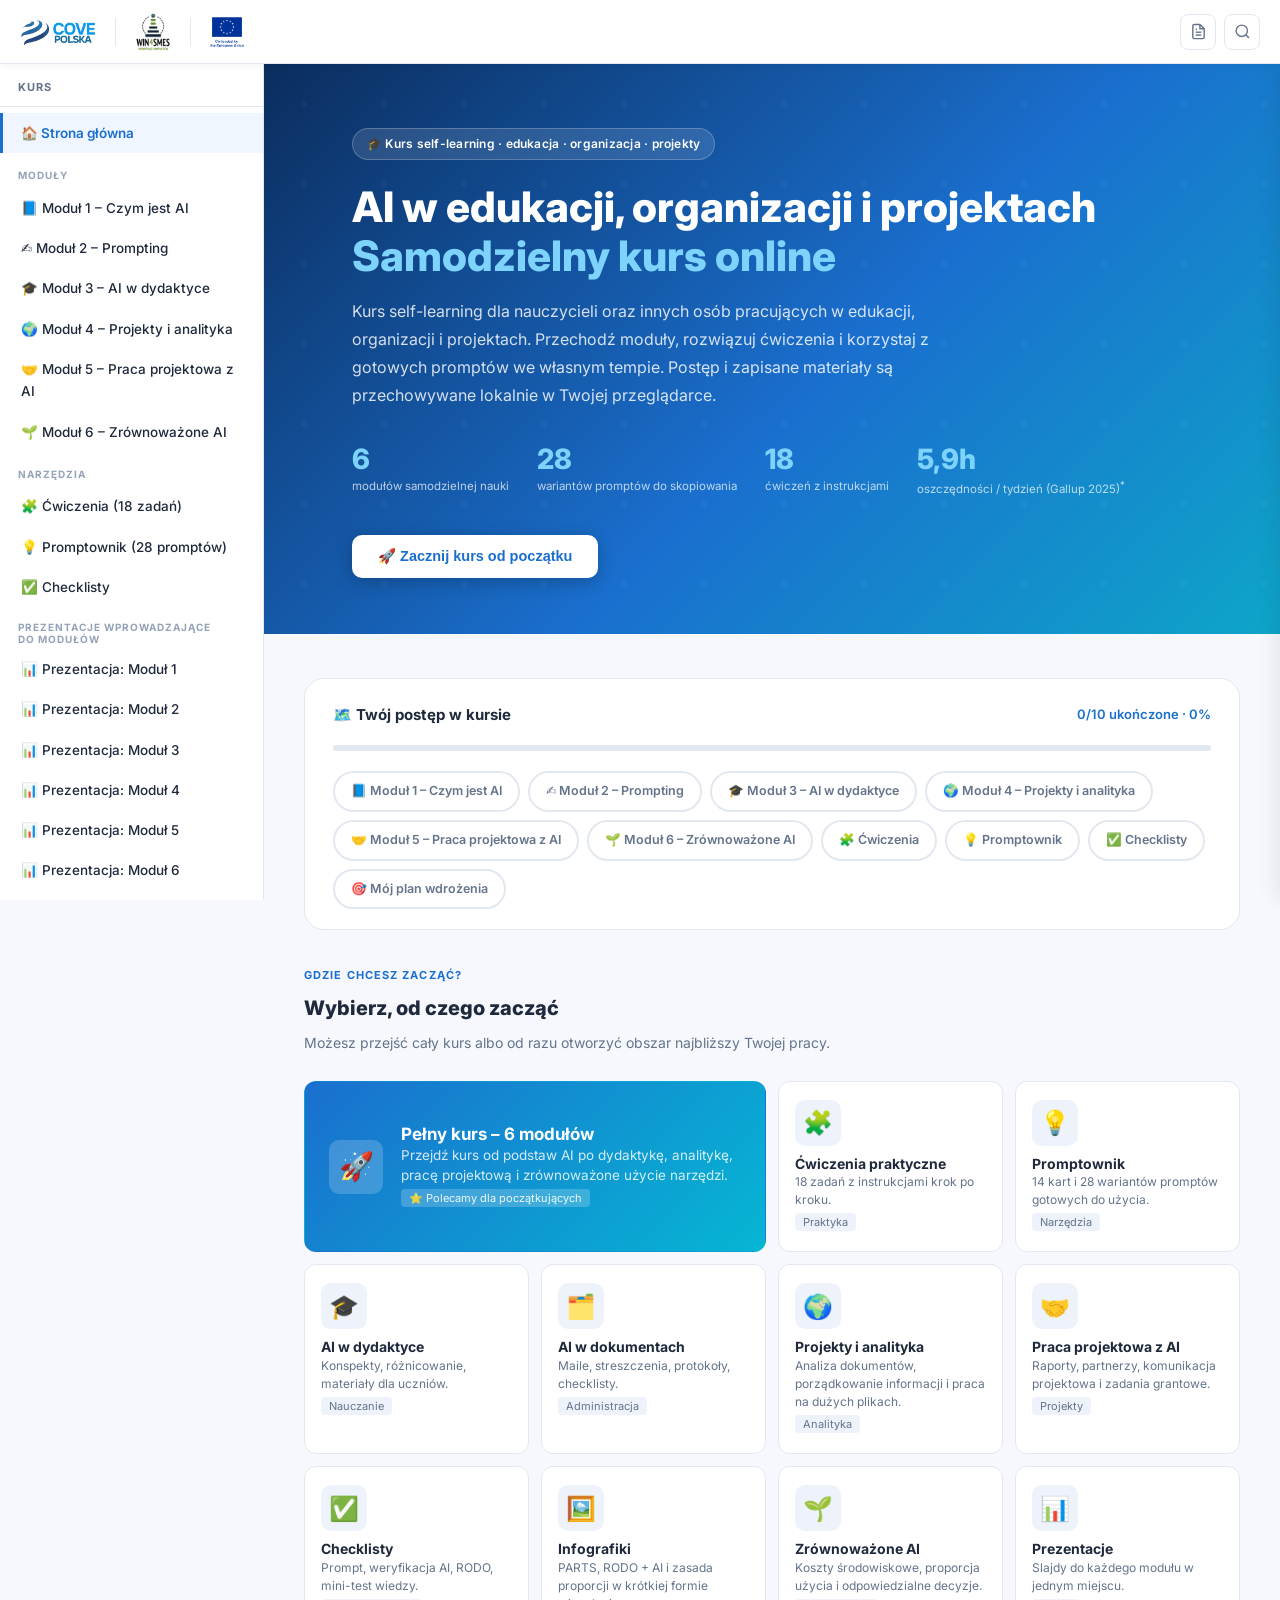
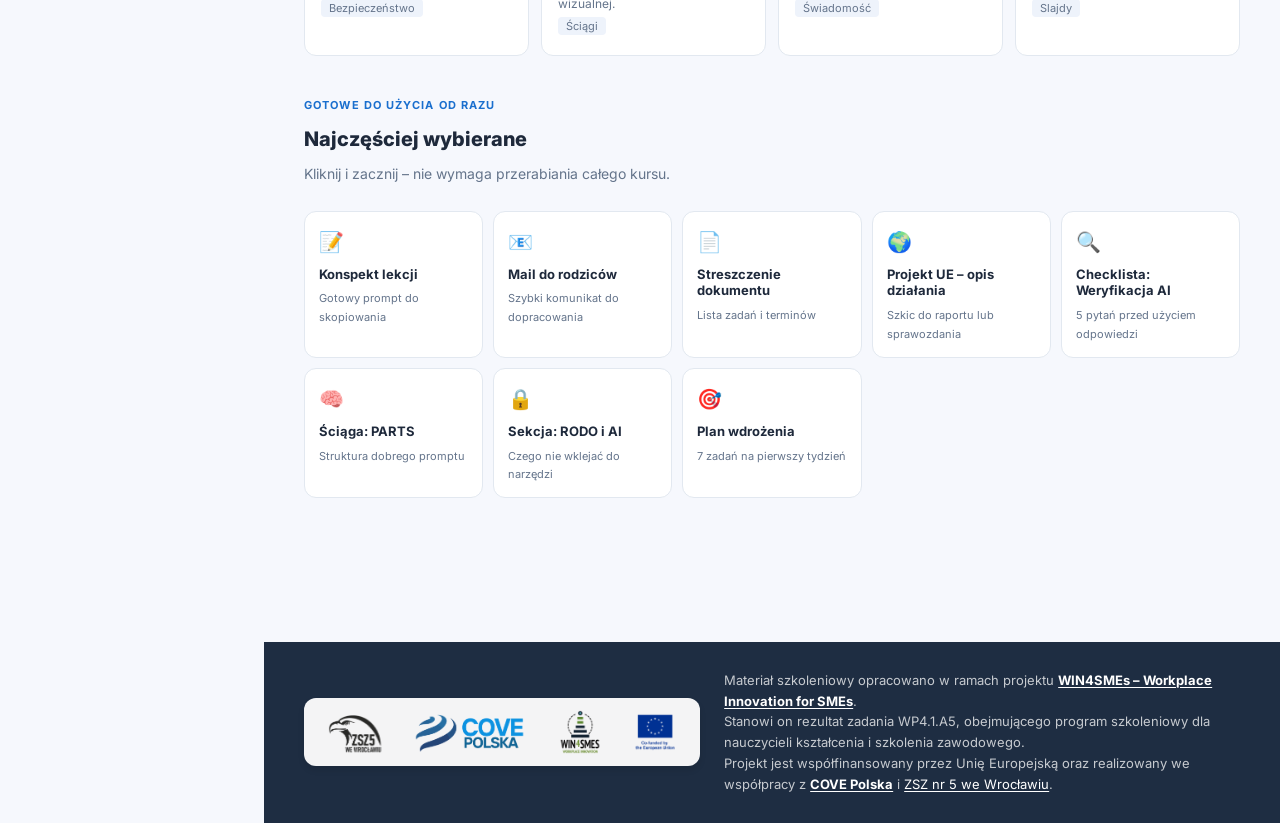
==== commit bd273632: "Refine footer branding and formalize project attribution" ====
--- a/platforma/index.html
+++ b/platforma/index.html
@@ -123,15 +123,14 @@
       <a href="https://win4smes.eu" target="_blank" class="footer-logo-box">
         <img src="assets/Logo-2025.png" alt="WIN4SMEs EU" class="footer-logo-win">
       </a>
-      <div class="footer-logo-box footer-logo-box-eu">
+      <a href="https://ec.europa.eu/info/funding-tenders/opportunities/portal/screen/home" target="_blank" rel="noopener noreferrer" class="footer-logo-box footer-logo-box-eu">
         <img src="assets/EN_co_fundedvertical_RGB_Monochrome.png" alt="Co-funded by the European Union" class="footer-logo-eu">
-        <a href="https://ec.europa.eu/info/funding-tenders/opportunities/portal/screen/home" target="_blank" rel="noopener noreferrer" class="footer-eu-link">Funding &amp; Tenders</a>
-      </div>
+      </a>
     </div>
     <div class="footer-text">
-      <p>Kurs opracowany w ramach projektu <a href="https://win4smes.eu" target="_blank"><strong>WIN4SMEs – Workplace Innovation for SMEs</strong></a><br>
-      w ramach zadania WP4 - training module for the teachers<br>
-      Współfinansowanego przez Unię Europejską · <a href="https://covepolska.pl" target="_blank"><strong>COVE Polska</strong></a> · <a href="https://zsz5.edupage.org" target="_blank">ZSZ nr 5 we Wrocławiu</a></p>
+      <p>Materiał szkoleniowy opracowano w ramach projektu <a href="https://win4smes.eu" target="_blank"><strong>WIN4SMEs – Workplace Innovation for SMEs</strong></a>.<br>
+      Stanowi on rezultat zadania WP4.1.A5, obejmującego program szkoleniowy dla nauczycieli kształcenia i szkolenia zawodowego.<br>
+      Projekt jest współfinansowany przez Unię Europejską oraz realizowany we współpracy z <a href="https://covepolska.pl" target="_blank"><strong>COVE Polska</strong></a> i <a href="https://zsz5.edupage.org" target="_blank">ZSZ nr 5 we Wrocławiu</a>.</p>
     </div>
   </div>
 </footer>
--- a/platforma/style.css
+++ b/platforma/style.css
@@ -1499,8 +1499,6 @@
   text-decoration: none; transition: transform 0.2s;
 }
 .footer-logo-box-eu {
-  flex-direction: column;
-  gap: 4px;
   align-items: center;
 }
 .footer-logo-box:hover {
@@ -1509,18 +1507,6 @@
 .footer-logo-box img { 
   height: 44px; width: auto; display: block;
   mix-blend-mode: multiply; /* Usuwa białe tła ujednolicając grafikę na listwie */
-}
-.footer-eu-link {
-  font-size: 10px;
-  line-height: 1.2;
-  color: #0f172a;
-  text-decoration: underline;
-  text-underline-offset: 2px;
-  text-align: center;
-  white-space: nowrap;
-}
-.footer-eu-link:hover {
-  color: #1d4ed8;
 }
 .footer-logo-zsz { height: 44px; }
 .footer-logo-cove { height: 42px; }
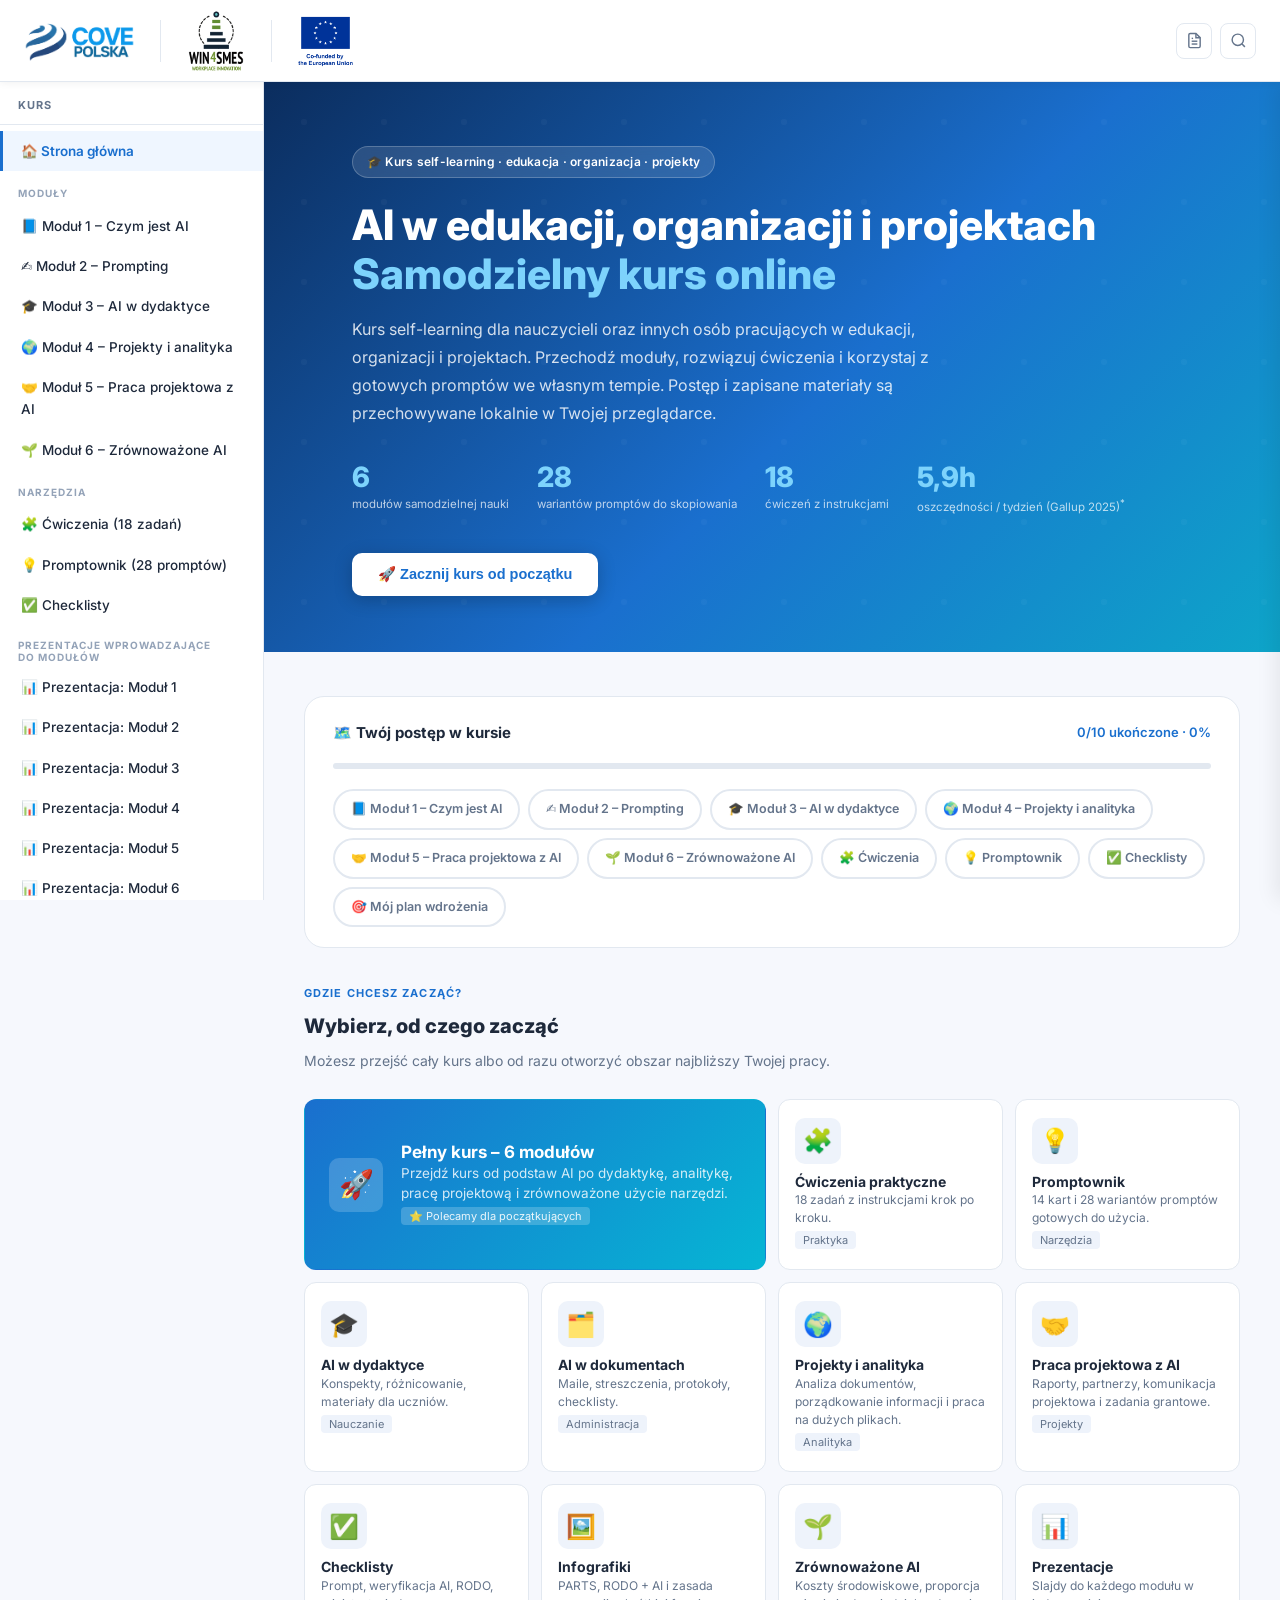
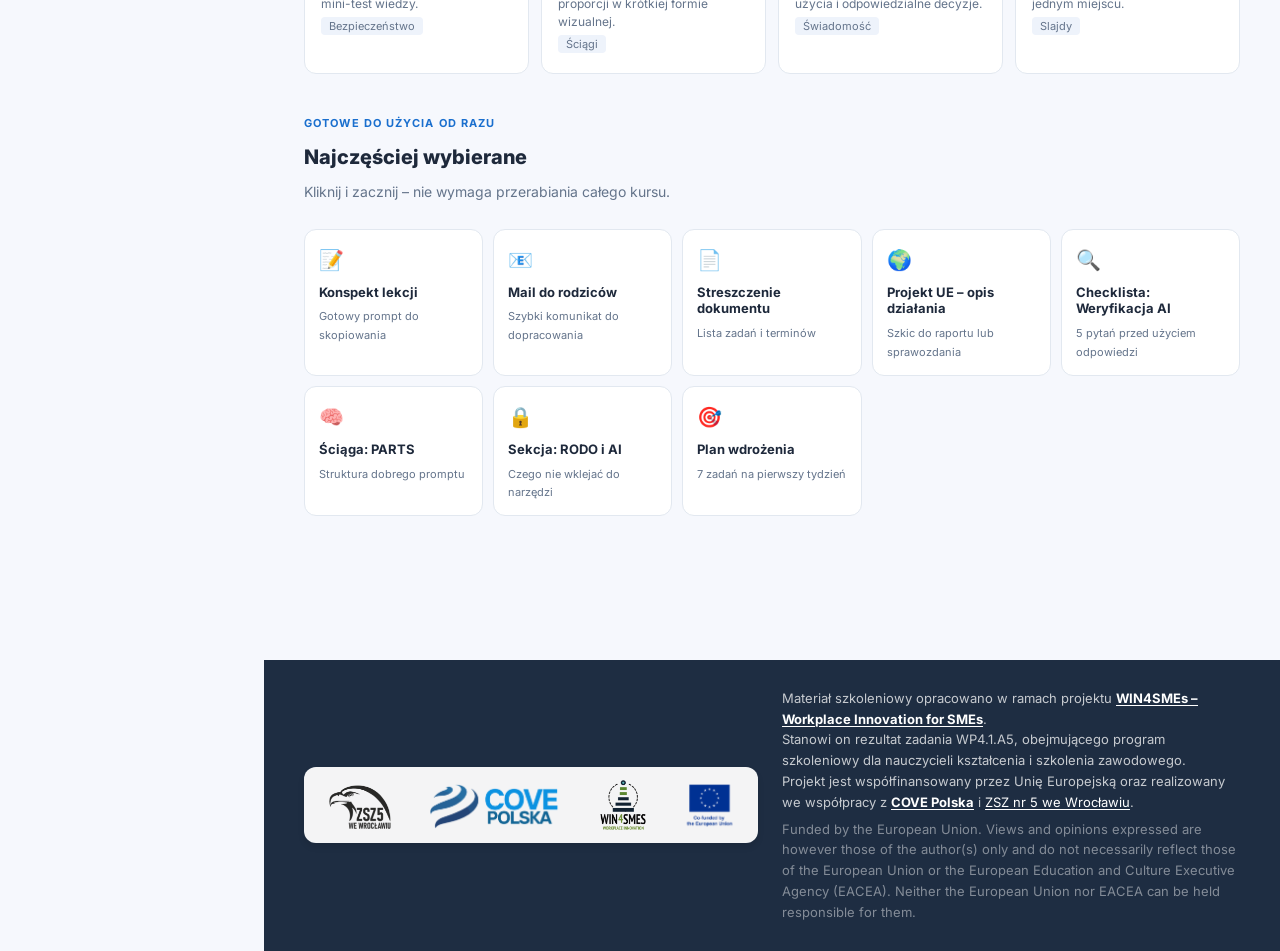
==== commit c664455c: "Add audit report and EU funding disclaimer" ====
--- a/platforma/index.html
+++ b/platforma/index.html
@@ -131,6 +131,7 @@
       <p>Materiał szkoleniowy opracowano w ramach projektu <a href="https://win4smes.eu" target="_blank"><strong>WIN4SMEs – Workplace Innovation for SMEs</strong></a>.<br>
       Stanowi on rezultat zadania WP4.1.A5, obejmującego program szkoleniowy dla nauczycieli kształcenia i szkolenia zawodowego.<br>
       Projekt jest współfinansowany przez Unię Europejską oraz realizowany we współpracy z <a href="https://covepolska.pl" target="_blank"><strong>COVE Polska</strong></a> i <a href="https://zsz5.edupage.org" target="_blank">ZSZ nr 5 we Wrocławiu</a>.</p>
+      <p class="footer-small">Funded by the European Union. Views and opinions expressed are however those of the author(s) only and do not necessarily reflect those of the European Union or the European Education and Culture Executive Agency (EACEA). Neither the European Union nor EACEA can be held responsible for them.</p>
     </div>
   </div>
 </footer>
--- a/platforma/style.css
+++ b/platforma/style.css
@@ -31,6 +31,12 @@
   --font-mono: 'JetBrains Mono', monospace;
 }
 
+@media (min-width: 601px) {
+  :root {
+    --topbar-h: 82px;
+  }
+}
+
 html { scroll-behavior: smooth; }
 body {
   font-family: var(--font);
@@ -60,10 +66,14 @@
   padding: 0 20px;
 }
 .topbar-logos {
-  display: flex; align-items: center; gap: 18px;
+  display: flex; align-items: center; gap: 20px;
   text-decoration: none;
   color: inherit;
   cursor: pointer;
+}
+@media (min-width: 601px) {
+  .topbar-inner { padding: 0 24px; }
+  .topbar-logos { gap: 24px; }
 }
 @media (max-width: 600px) {
   .topbar-logos { gap: 8px; min-width: 0; }
@@ -83,19 +93,25 @@
   height: 36px; width: auto;
 }
 .logo-cove {
-  height: 30px; width: auto;
+  height: 36px; width: auto;
   /* COVE Polska – logo z kolorowym tekstem → bez filtru */
 }
 .logo-win {
-  height: 38px; width: auto;
+  height: 46px; width: auto;
   /* WIN4SMEs EU – kolorowe logo → bez filtru */
 }
 .logo-eu {
-  height: 38px; width: auto;
+  height: 46px; width: auto;
 }
 .logo-divider {
-  width: 1px; height: 28px;
+  width: 1px; height: 34px;
   background: var(--clr-border);
+}
+@media (min-width: 601px) {
+  .logo-cove { height: 44px; }
+  .logo-win { height: 62px; }
+  .logo-eu { height: 62px; }
+  .logo-divider { height: 42px; }
 }
 
 .topbar-right { display: flex; align-items: center; gap: 8px; }
@@ -1454,6 +1470,14 @@
 
 /* ═══════════════════ BIBLIOGRAPHY ═══════════════════ */
 .bib-page { max-width: 840px; margin: 0 auto; padding: 28px 40px; }
+.bib-section { margin-bottom: 28px; }
+.bib-section-head { margin-bottom: 14px; }
+.bib-section-head h3 {
+  font-size: 18px; font-weight: 800; color: var(--clr-text); margin-bottom: 6px;
+}
+.bib-section-head p {
+  font-size: 13px; color: var(--clr-text-muted); line-height: 1.55;
+}
 .bib-entry {
   background: white; border: 1px solid var(--clr-border);
   border-radius: var(--radius-md); padding: 20px 22px; margin-bottom: 12px;
@@ -1465,6 +1489,18 @@
 .bib-3 { background: #fffbeb; color: #92400e; }
 .bib-title { font-size: 15px; font-weight: 700; margin-bottom: 4px; }
 .bib-detail { font-size: 13px; color: var(--clr-text-muted); margin-bottom: 8px; }
+.bib-chip-row {
+  display: flex; flex-wrap: wrap; gap: 6px; margin-bottom: 10px;
+}
+.bib-chip {
+  display: inline-flex; align-items: center;
+  font-size: 11px; font-weight: 600;
+  padding: 3px 8px; border-radius: 999px;
+  background: var(--clr-bg2); color: var(--clr-text-muted);
+}
+.bib-chip-kind {
+  background: #eefaf3; color: #166534;
+}
 .bib-note { font-size: 13px; background: var(--clr-bg2); border-radius: 6px;
   padding: 10px 14px; line-height: 1.5; }
 .bib-link-row { margin-top: 12px; }
@@ -1491,7 +1527,7 @@
   background: rgba(255, 255, 255, 0.95);
   padding: 12px 24px;
   border-radius: 12px;
-  display: flex; flex-wrap: wrap; gap: 32px; align-items: center;
+  display: flex; flex-wrap: wrap; gap: 36px; align-items: center;
   box-shadow: 0 4px 6px rgba(0,0,0,0.1);
 }
 .footer-logo-box {
@@ -1505,13 +1541,13 @@
   transform: translateY(-2px);
 }
 .footer-logo-box img { 
-  height: 44px; width: auto; display: block;
+  height: 52px; width: auto; display: block;
   mix-blend-mode: multiply; /* Usuwa białe tła ujednolicając grafikę na listwie */
 }
-.footer-logo-zsz { height: 44px; }
-.footer-logo-cove { height: 42px; }
-.footer-logo-win { height: 48px; }
-.footer-logo-eu { height: 52px; }
+.footer-logo-zsz { height: 52px; }
+.footer-logo-cove { height: 50px; }
+.footer-logo-win { height: 58px; }
+.footer-logo-eu { height: 64px; }
 
 .footer-text { flex: 1; min-width: 200px; }
 .footer-text p { font-size: 13px; line-height: 1.6; }
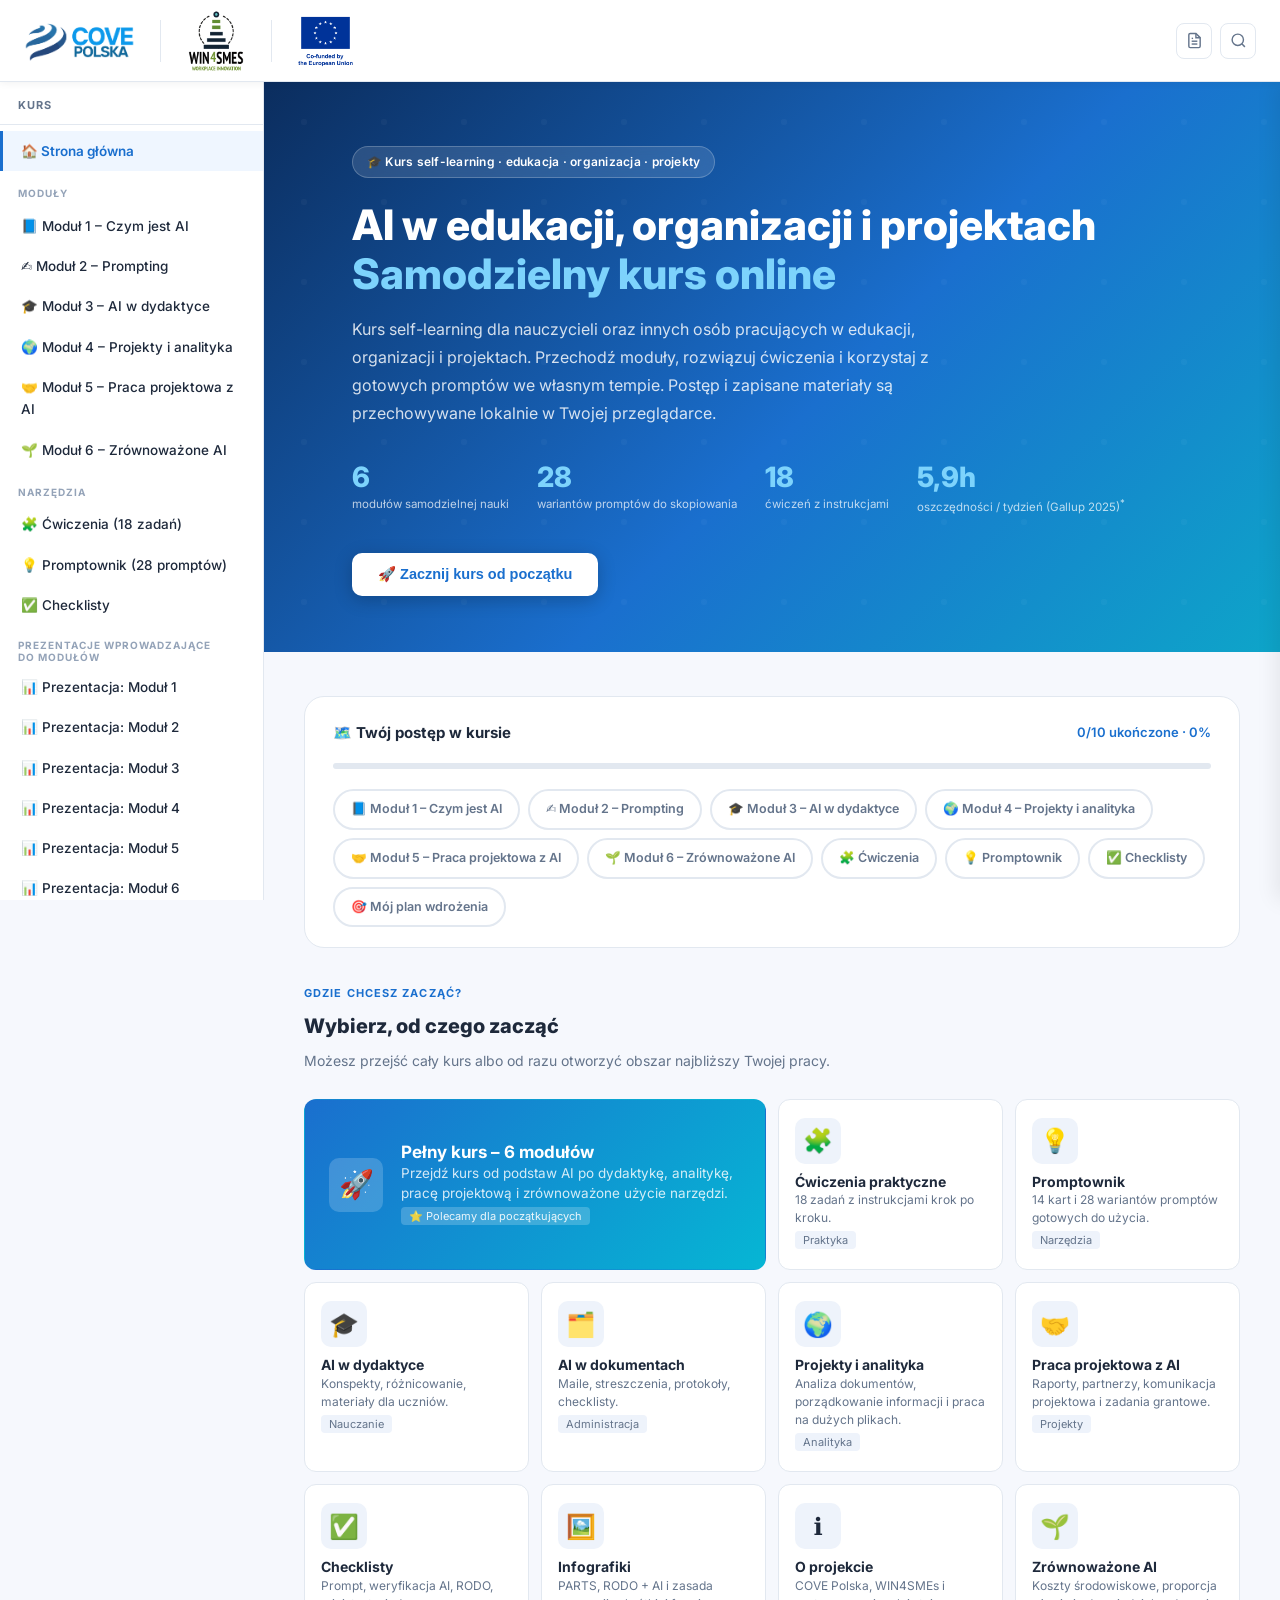
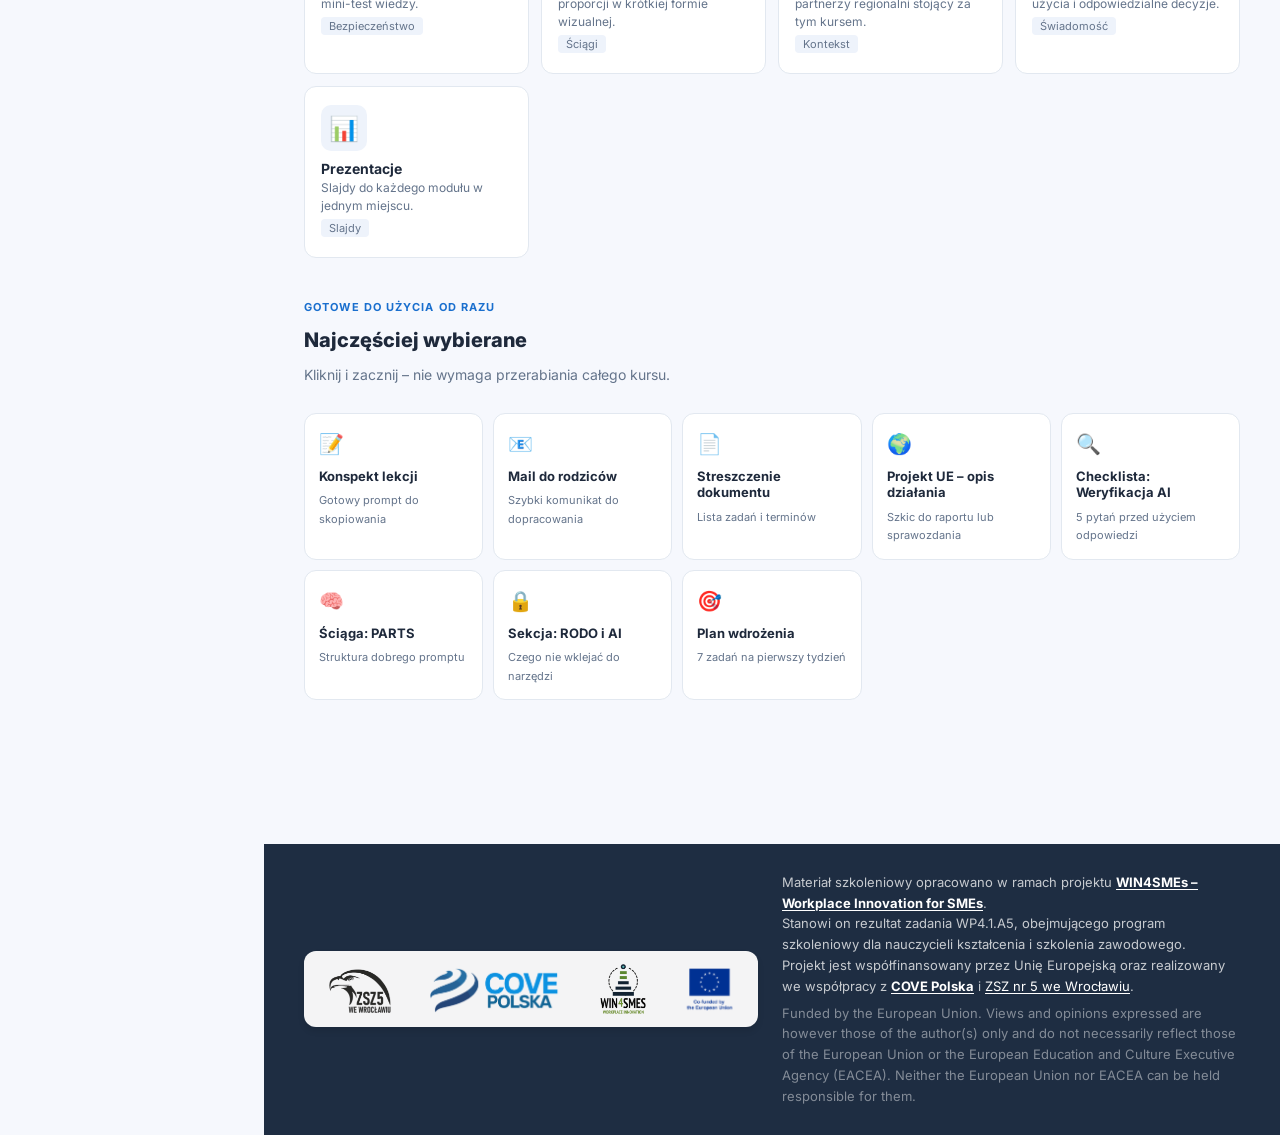
==== commit 203a6909: "Add project information page for COVE Polska" ====
--- a/platforma/index.html
+++ b/platforma/index.html
@@ -91,6 +91,7 @@
     <li class="nav-group-label">MATERIAŁY</li>
     <li role="listitem"><a href="#" onclick="showPage('infographics')" class="nav-link" data-page="infographics">🖼️ Infografiki</a></li>
     <li role="listitem"><a href="#" onclick="showPage('myplan')" class="nav-link" data-page="myplan">🎯 Mój plan wdrożenia</a></li>
+    <li role="listitem"><a href="#" onclick="showPage('projectinfo')" class="nav-link" data-page="projectinfo">ℹ️ O projekcie</a></li>
     <li role="listitem"><a href="#" onclick="showPage('bibliography')" class="nav-link" data-page="bibliography">📚 Źródła i literatura</a></li>
   </ul>
   <div class="sidebar-progress">
--- a/platforma/style.css
+++ b/platforma/style.css
@@ -1511,6 +1511,201 @@
 }
 .bib-link:hover { text-decoration: underline; }
 
+/* ═══════════════════ PROJECT INFO ═══════════════════ */
+.project-page {
+  max-width: 1240px;
+  margin: 0 auto;
+  padding: 0 40px 48px;
+}
+.project-hero-card {
+  display: grid;
+  grid-template-columns: minmax(0, 1.5fr) minmax(220px, .8fr);
+  gap: 28px;
+  align-items: center;
+  background: linear-gradient(135deg, #0f4d9a 0%, #1a6fce 56%, #0ea5c6 100%);
+  color: white;
+  border-radius: 22px;
+  padding: 32px;
+  box-shadow: var(--shadow-lg);
+}
+.project-kicker {
+  display: inline-flex;
+  align-items: center;
+  padding: 6px 10px;
+  border-radius: 999px;
+  background: rgba(255,255,255,.14);
+  border: 1px solid rgba(255,255,255,.18);
+  font-size: 11px;
+  font-weight: 700;
+  letter-spacing: .08em;
+  text-transform: uppercase;
+  margin-bottom: 14px;
+}
+.project-hero-copy h3 {
+  font-size: 32px;
+  line-height: 1.15;
+  margin-bottom: 12px;
+}
+.project-hero-copy p {
+  font-size: 15px;
+  line-height: 1.75;
+  color: rgba(255,255,255,.88);
+  max-width: 720px;
+}
+.project-action-row {
+  display: flex;
+  flex-wrap: wrap;
+  gap: 12px;
+  margin-top: 22px;
+}
+.project-btn-secondary {
+  display: inline-flex;
+  align-items: center;
+  justify-content: center;
+  min-height: 46px;
+  padding: 12px 18px;
+  border-radius: 10px;
+  border: 1px solid rgba(255,255,255,.3);
+  background: rgba(255,255,255,.1);
+  color: white;
+  font-weight: 600;
+  text-decoration: none;
+  transition: background .2s, transform .2s;
+}
+.project-btn-secondary:hover {
+  background: rgba(255,255,255,.18);
+  transform: translateY(-2px);
+}
+.project-hero-brand {
+  display: flex;
+  align-items: center;
+  justify-content: center;
+  min-height: 220px;
+}
+.project-hero-brand img {
+  max-width: 100%;
+  max-height: 180px;
+  width: auto;
+  filter: brightness(0) invert(1);
+}
+.project-grid {
+  display: grid;
+  grid-template-columns: minmax(0, 1.35fr) minmax(280px, .85fr);
+  gap: 22px;
+  margin-top: 28px;
+}
+.project-copy-card,
+.project-side-card,
+.project-pillar-card,
+.project-partner-card {
+  background: white;
+  border: 1px solid var(--clr-border);
+  box-shadow: var(--shadow-sm);
+}
+.project-copy-card,
+.project-side-card {
+  border-radius: 18px;
+  padding: 24px;
+}
+.project-copy-card h3,
+.project-side-card h3,
+.project-pillars-section h3,
+.project-partners-section h3 {
+  font-size: 24px;
+  line-height: 1.2;
+  margin-bottom: 12px;
+}
+.project-copy-card p,
+.project-side-card p,
+.project-pillar-card p,
+.project-partner-body p,
+.project-section-intro {
+  color: var(--clr-text-muted);
+  line-height: 1.75;
+}
+.project-copy-card p + p { margin-top: 12px; }
+.project-checklist {
+  padding-left: 18px;
+  color: var(--clr-text);
+}
+.project-checklist li + li { margin-top: 10px; }
+.project-pillars-section,
+.project-partners-section {
+  margin-top: 28px;
+}
+.project-pillars-grid,
+.project-partners-grid {
+  display: grid;
+  gap: 18px;
+}
+.project-pillars-grid {
+  grid-template-columns: repeat(2, minmax(0, 1fr));
+}
+.project-pillar-card {
+  border-radius: 18px;
+  padding: 22px;
+}
+.project-pillar-icon {
+  width: 48px;
+  height: 48px;
+  display: inline-flex;
+  align-items: center;
+  justify-content: center;
+  border-radius: 14px;
+  background: var(--clr-bg2);
+  font-size: 24px;
+  margin-bottom: 14px;
+}
+.project-pillar-card h4,
+.project-partner-body h4 {
+  font-size: 18px;
+  line-height: 1.3;
+  margin-bottom: 8px;
+}
+.project-partners-grid {
+  grid-template-columns: repeat(3, minmax(0, 1fr));
+}
+.project-partner-card {
+  display: flex;
+  flex-direction: column;
+  border-radius: 18px;
+  overflow: hidden;
+  text-decoration: none;
+  color: inherit;
+  transition: transform .2s, box-shadow .2s, border-color .2s;
+}
+.project-partner-card:hover {
+  transform: translateY(-2px);
+  box-shadow: var(--shadow-md);
+  border-color: rgba(26,111,206,.28);
+}
+.project-partner-logo-wrap {
+  min-height: 160px;
+  padding: 20px;
+  background: linear-gradient(180deg, #f8fbff 0%, #eff5fc 100%);
+  border-bottom: 1px solid var(--clr-border);
+  display: flex;
+  align-items: center;
+  justify-content: center;
+}
+.project-partner-logo-wrap img {
+  max-width: 90%;
+  max-height: 110px;
+  width: auto;
+}
+.project-partner-body {
+  display: flex;
+  flex: 1;
+  flex-direction: column;
+  padding: 20px;
+}
+.project-partner-link {
+  margin-top: 14px;
+  color: var(--clr-primary);
+  font-size: 13px;
+  font-weight: 700;
+}
+
 /* ═══════════════════ FOOTER ═══════════════════ */
 .site-footer {
   background: #1e2d42; color: rgba(255,255,255,.75);
@@ -1569,6 +1764,7 @@
   .lesson-header { padding: 22px 20px; }
   .lesson-body { padding: 22px 20px 40px; }
   .prompt-library, .checklist-page, .bib-page, .slide-viewer-wrap, .infographic-page { padding: 20px 16px; }
+  .project-page { padding: 0 20px 36px; }
   .filter-bar { padding: 10px 16px; }
   .page-header { padding: 22px 20px; }
   .exercises-container { padding: 20px 16px; }
@@ -1583,6 +1779,14 @@
   .infographic-risk-grid,
   .infographic-value-grid,
   .infographic-checklist-grid { grid-template-columns: 1fr; }
+  .project-hero-card,
+  .project-grid,
+  .project-pillars-grid,
+  .project-partners-grid { grid-template-columns: 1fr; }
+  .project-hero-card { padding: 24px; }
+  .project-hero-copy h3 { font-size: 26px; }
+  .project-hero-brand { min-height: 140px; }
+  .project-hero-brand img { max-height: 120px; }
   .infographic-summary-band strong { font-size: 24px; }
 
   .slide { padding: 1.6em 1.3em 2em; }
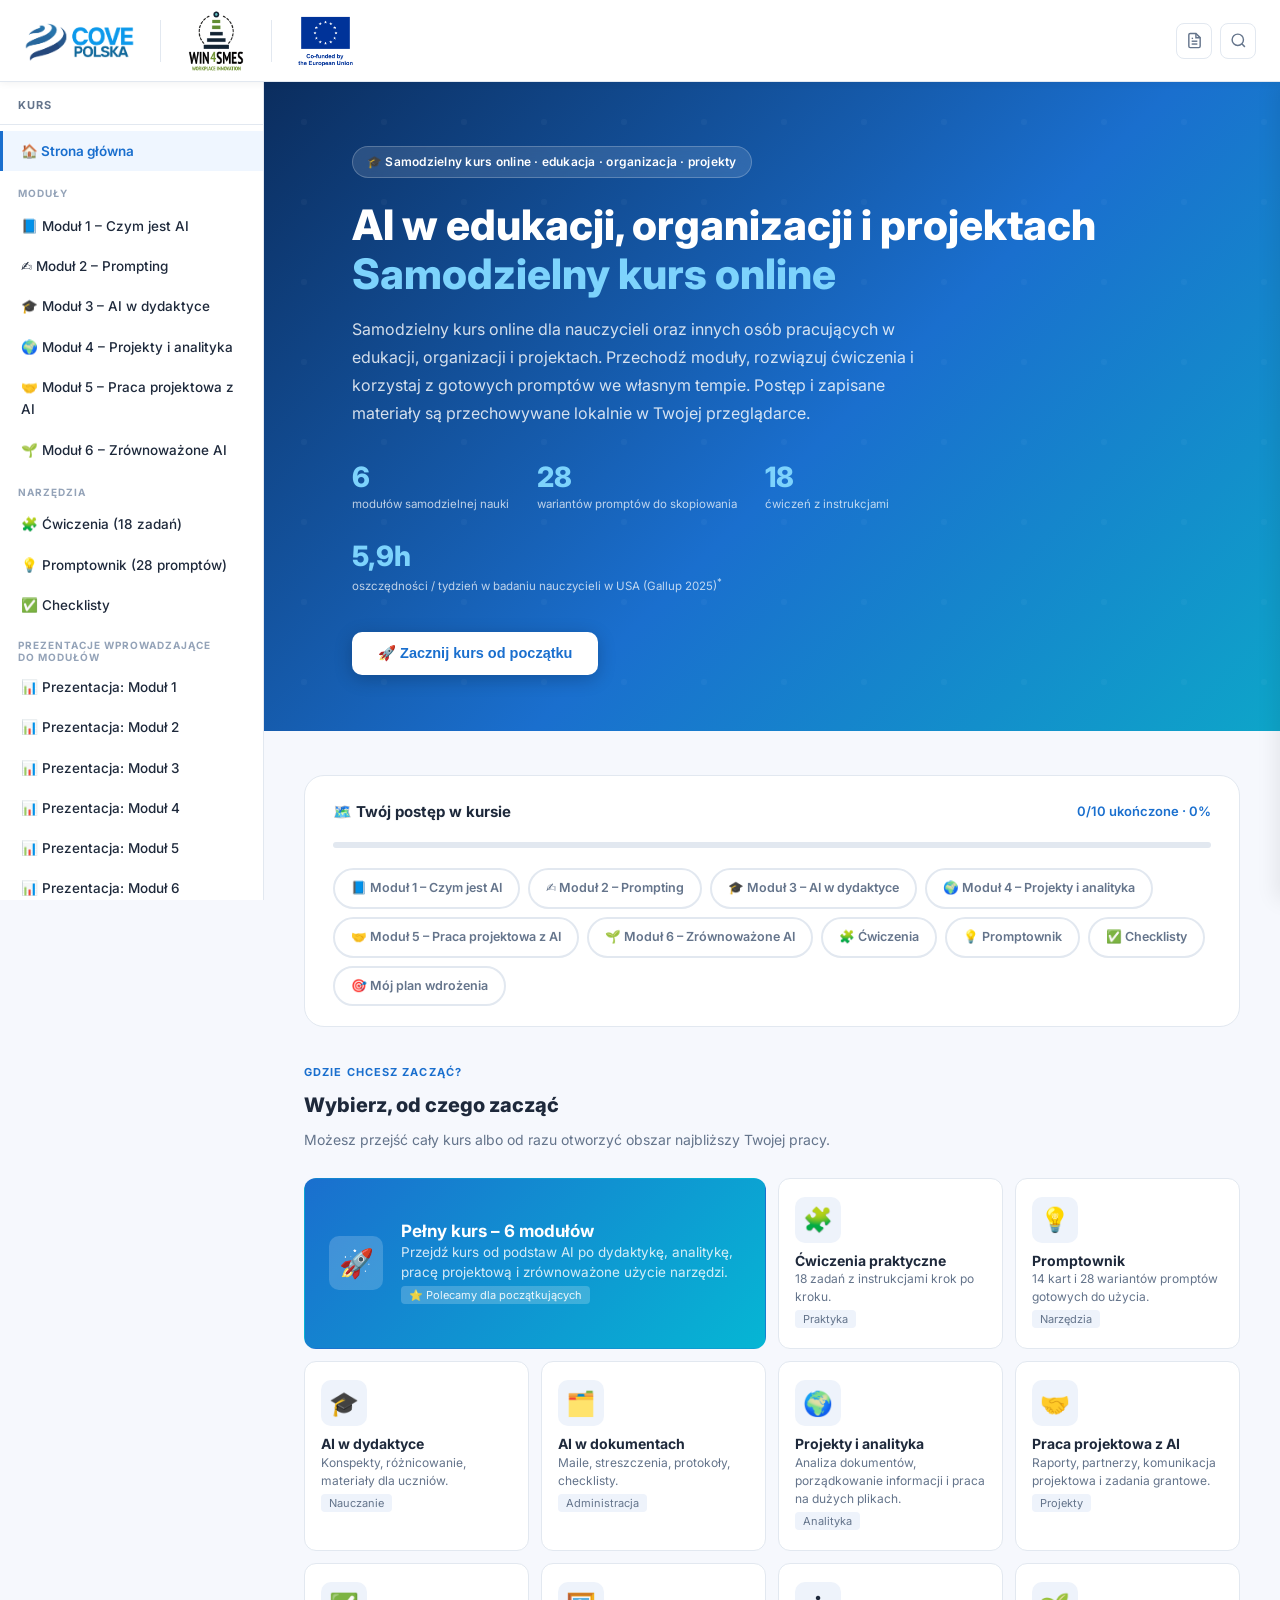
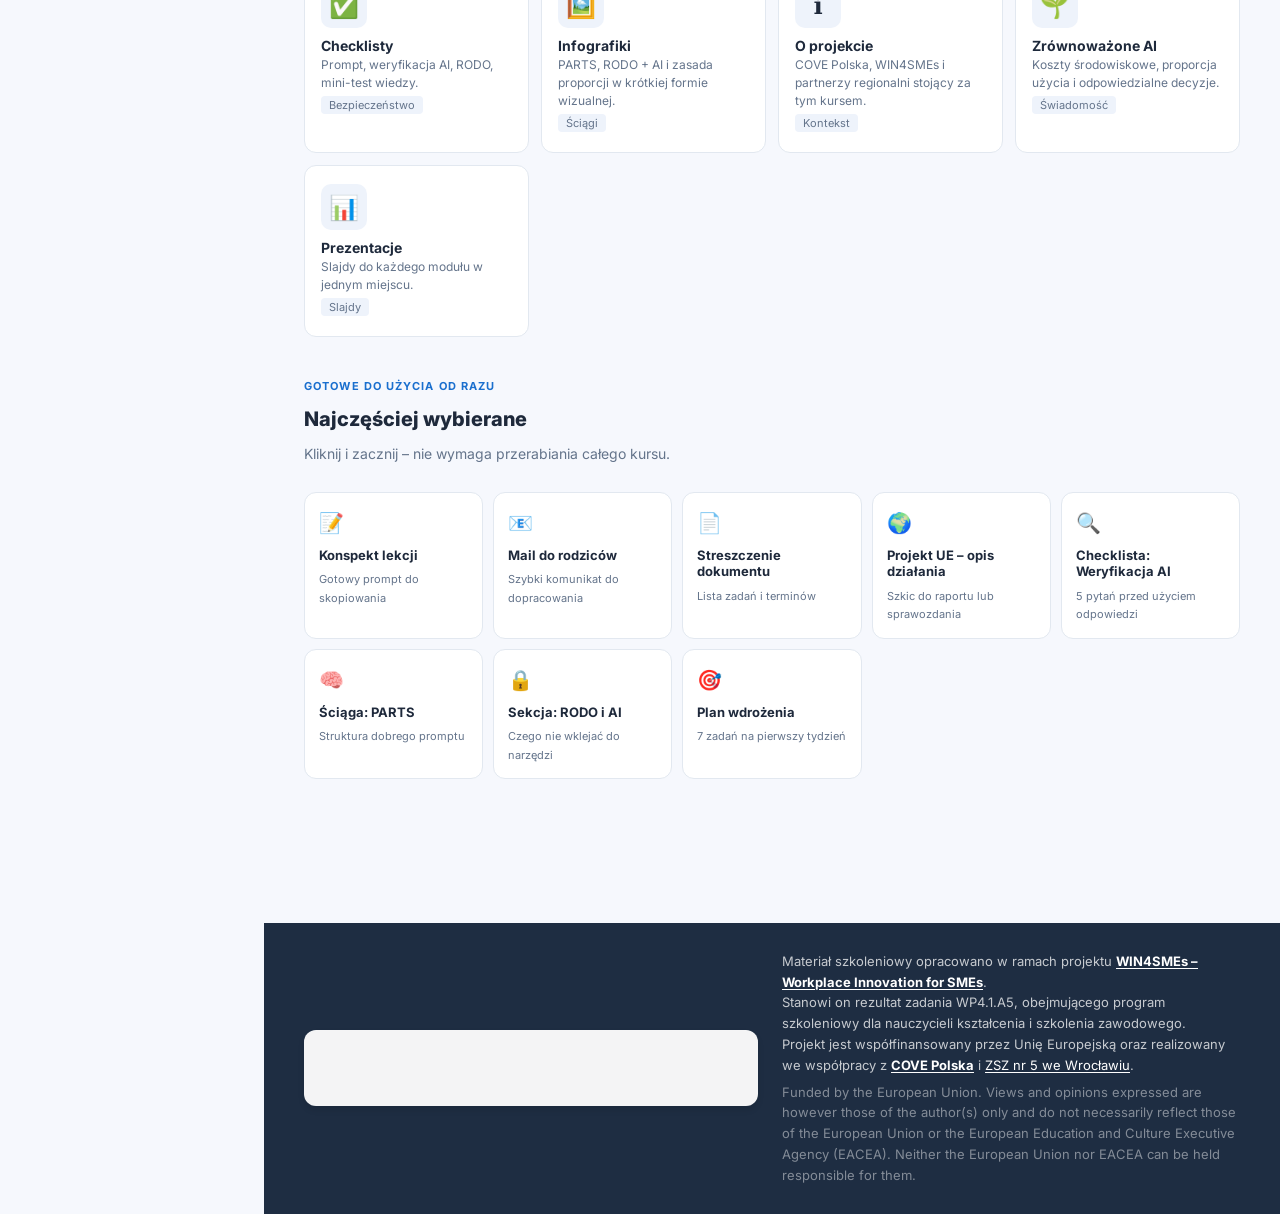
==== commit c195962a: "Archive old training materials" ====
--- a/platforma/index.html
+++ b/platforma/index.html
@@ -3,7 +3,7 @@
 <head>
 <meta charset="UTF-8">
 <meta name="viewport" content="width=device-width, initial-scale=1.0">
-<title>AI w edukacji, organizacji i projektach – kurs self-learning | COVE / WIN4SMEs / ZSZ5</title>
+<title>AI w edukacji, organizacji i projektach – samodzielny kurs online | COVE / WIN4SMEs / ZSZ5</title>
 <meta name="description" content="Samodzielny kurs online o praktycznym wykorzystaniu AI w dydaktyce, organizacji pracy, dokumentach i działaniach projektowych. Dla nauczycieli i innych osób pracujących w edukacji.">
 <link rel="preconnect" href="https://fonts.googleapis.com">
 <link rel="preconnect" href="https://fonts.gstatic.com" crossorigin>
--- a/platforma/style.css
+++ b/platforma/style.css
@@ -1593,6 +1593,9 @@
   grid-template-columns: minmax(0, 1.35fr) minmax(280px, .85fr);
   gap: 22px;
   margin-top: 28px;
+}
+.project-grid-single {
+  grid-template-columns: 1fr;
 }
 .project-copy-card,
 .project-side-card,
